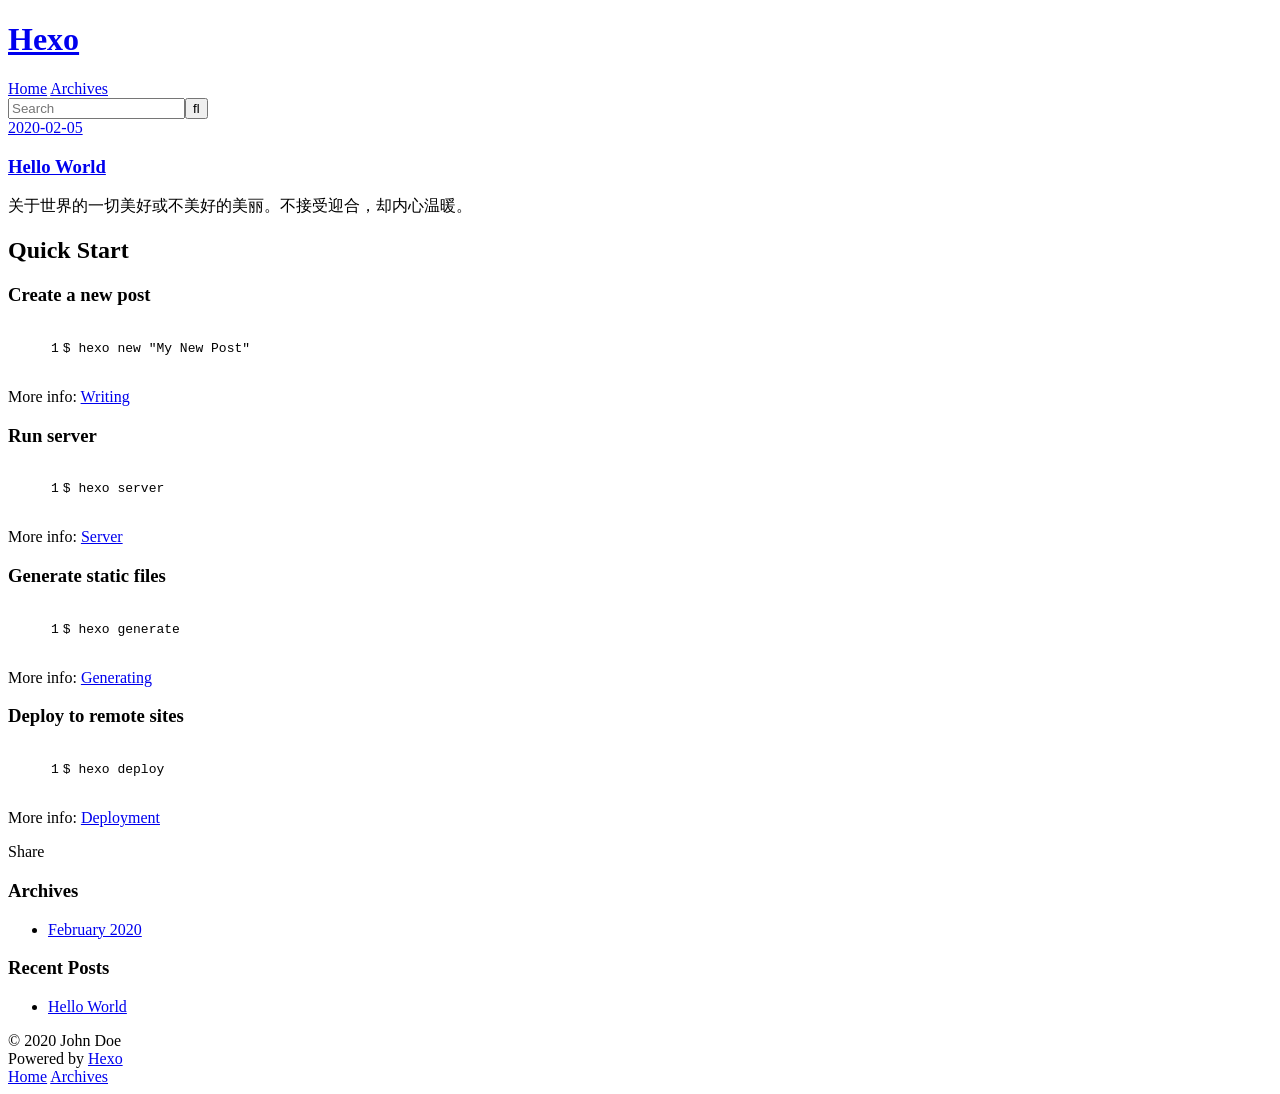
==== index.html @ 0b6c8e27 "Site updated: 2020-02-05 17:40:12" ====
<!DOCTYPE html>
<html>
<head>
  <meta charset="utf-8">
  

  
  <title>Hexo</title>
  <meta name="viewport" content="width=device-width, initial-scale=1, maximum-scale=1">
  <meta property="og:type" content="website">
<meta property="og:title" content="Hexo">
<meta property="og:url" content="http://yoursite.com/index.html">
<meta property="og:site_name" content="Hexo">
<meta property="og:locale" content="en_US">
<meta property="article:author" content="John Doe">
<meta name="twitter:card" content="summary">
  
    <link rel="alternate" href="/atom.xml" title="Hexo" type="application/atom+xml">
  
  
    <link rel="icon" href="/favicon.png">
  
  
    <link href="//fonts.googleapis.com/css?family=Source+Code+Pro" rel="stylesheet" type="text/css">
  
  
<link rel="stylesheet" href="/css/style.css">

<meta name="generator" content="Hexo 4.2.0"></head>

<body>
  <div id="container">
    <div id="wrap">
      <header id="header">
  <div id="banner"></div>
  <div id="header-outer" class="outer">
    <div id="header-title" class="inner">
      <h1 id="logo-wrap">
        <a href="/" id="logo">Hexo</a>
      </h1>
      
    </div>
    <div id="header-inner" class="inner">
      <nav id="main-nav">
        <a id="main-nav-toggle" class="nav-icon"></a>
        
          <a class="main-nav-link" href="/">Home</a>
        
          <a class="main-nav-link" href="/archives">Archives</a>
        
      </nav>
      <nav id="sub-nav">
        
          <a id="nav-rss-link" class="nav-icon" href="/atom.xml" title="RSS Feed"></a>
        
        <a id="nav-search-btn" class="nav-icon" title="Search"></a>
      </nav>
      <div id="search-form-wrap">
        <form action="//google.com/search" method="get" accept-charset="UTF-8" class="search-form"><input type="search" name="q" class="search-form-input" placeholder="Search"><button type="submit" class="search-form-submit">&#xF002;</button><input type="hidden" name="sitesearch" value="http://yoursite.com"></form>
      </div>
    </div>
  </div>
</header>
      <div class="outer">
        <section id="main">
  
    <article id="post-hello-world" class="article article-type-post" itemscope itemprop="blogPost">
  <div class="article-meta">
    <a href="/2020/02/05/hello-world/" class="article-date">
  <time datetime="2020-02-05T09:27:51.643Z" itemprop="datePublished">2020-02-05</time>
</a>
    
  </div>
  <div class="article-inner">
    
    
      <header class="article-header">
        
  
    <h1 itemprop="name">
      <a class="article-title" href="/2020/02/05/hello-world/">Hello World</a>
    </h1>
  

      </header>
    
    <div class="article-entry" itemprop="articleBody">
      
        <p>关于世界的一切美好或不美好的美丽。不接受迎合，却内心温暖。</p>
<h2 id="Quick-Start"><a href="#Quick-Start" class="headerlink" title="Quick Start"></a>Quick Start</h2><h3 id="Create-a-new-post"><a href="#Create-a-new-post" class="headerlink" title="Create a new post"></a>Create a new post</h3><figure class="highlight bash"><table><tr><td class="gutter"><pre><span class="line">1</span><br></pre></td><td class="code"><pre><span class="line">$ hexo new <span class="string">"My New Post"</span></span><br></pre></td></tr></table></figure>

<p>More info: <a href="https://hexo.io/docs/writing.html" target="_blank" rel="noopener">Writing</a></p>
<h3 id="Run-server"><a href="#Run-server" class="headerlink" title="Run server"></a>Run server</h3><figure class="highlight bash"><table><tr><td class="gutter"><pre><span class="line">1</span><br></pre></td><td class="code"><pre><span class="line">$ hexo server</span><br></pre></td></tr></table></figure>

<p>More info: <a href="https://hexo.io/docs/server.html" target="_blank" rel="noopener">Server</a></p>
<h3 id="Generate-static-files"><a href="#Generate-static-files" class="headerlink" title="Generate static files"></a>Generate static files</h3><figure class="highlight bash"><table><tr><td class="gutter"><pre><span class="line">1</span><br></pre></td><td class="code"><pre><span class="line">$ hexo generate</span><br></pre></td></tr></table></figure>

<p>More info: <a href="https://hexo.io/docs/generating.html" target="_blank" rel="noopener">Generating</a></p>
<h3 id="Deploy-to-remote-sites"><a href="#Deploy-to-remote-sites" class="headerlink" title="Deploy to remote sites"></a>Deploy to remote sites</h3><figure class="highlight bash"><table><tr><td class="gutter"><pre><span class="line">1</span><br></pre></td><td class="code"><pre><span class="line">$ hexo deploy</span><br></pre></td></tr></table></figure>

<p>More info: <a href="https://hexo.io/docs/one-command-deployment.html" target="_blank" rel="noopener">Deployment</a></p>

      
    </div>
    <footer class="article-footer">
      <a data-url="http://yoursite.com/2020/02/05/hello-world/" data-id="ck6946i3v0000ze9vbalih4xs" class="article-share-link">Share</a>
      
      
    </footer>
  </div>
  
</article>


  


</section>
        
          <aside id="sidebar">
  
    

  
    

  
    
  
    
  <div class="widget-wrap">
    <h3 class="widget-title">Archives</h3>
    <div class="widget">
      <ul class="archive-list"><li class="archive-list-item"><a class="archive-list-link" href="/archives/2020/02/">February 2020</a></li></ul>
    </div>
  </div>


  
    
  <div class="widget-wrap">
    <h3 class="widget-title">Recent Posts</h3>
    <div class="widget">
      <ul>
        
          <li>
            <a href="/2020/02/05/hello-world/">Hello World</a>
          </li>
        
      </ul>
    </div>
  </div>

  
</aside>
        
      </div>
      <footer id="footer">
  
  <div class="outer">
    <div id="footer-info" class="inner">
      &copy; 2020 John Doe<br>
      Powered by <a href="http://hexo.io/" target="_blank">Hexo</a>
    </div>
  </div>
</footer>
    </div>
    <nav id="mobile-nav">
  
    <a href="/" class="mobile-nav-link">Home</a>
  
    <a href="/archives" class="mobile-nav-link">Archives</a>
  
</nav>
    

<script src="//ajax.googleapis.com/ajax/libs/jquery/2.0.3/jquery.min.js"></script>


  
<link rel="stylesheet" href="/fancybox/jquery.fancybox.css">

  
<script src="/fancybox/jquery.fancybox.pack.js"></script>




<script src="/js/script.js"></script>




  </div>
</body>
</html>
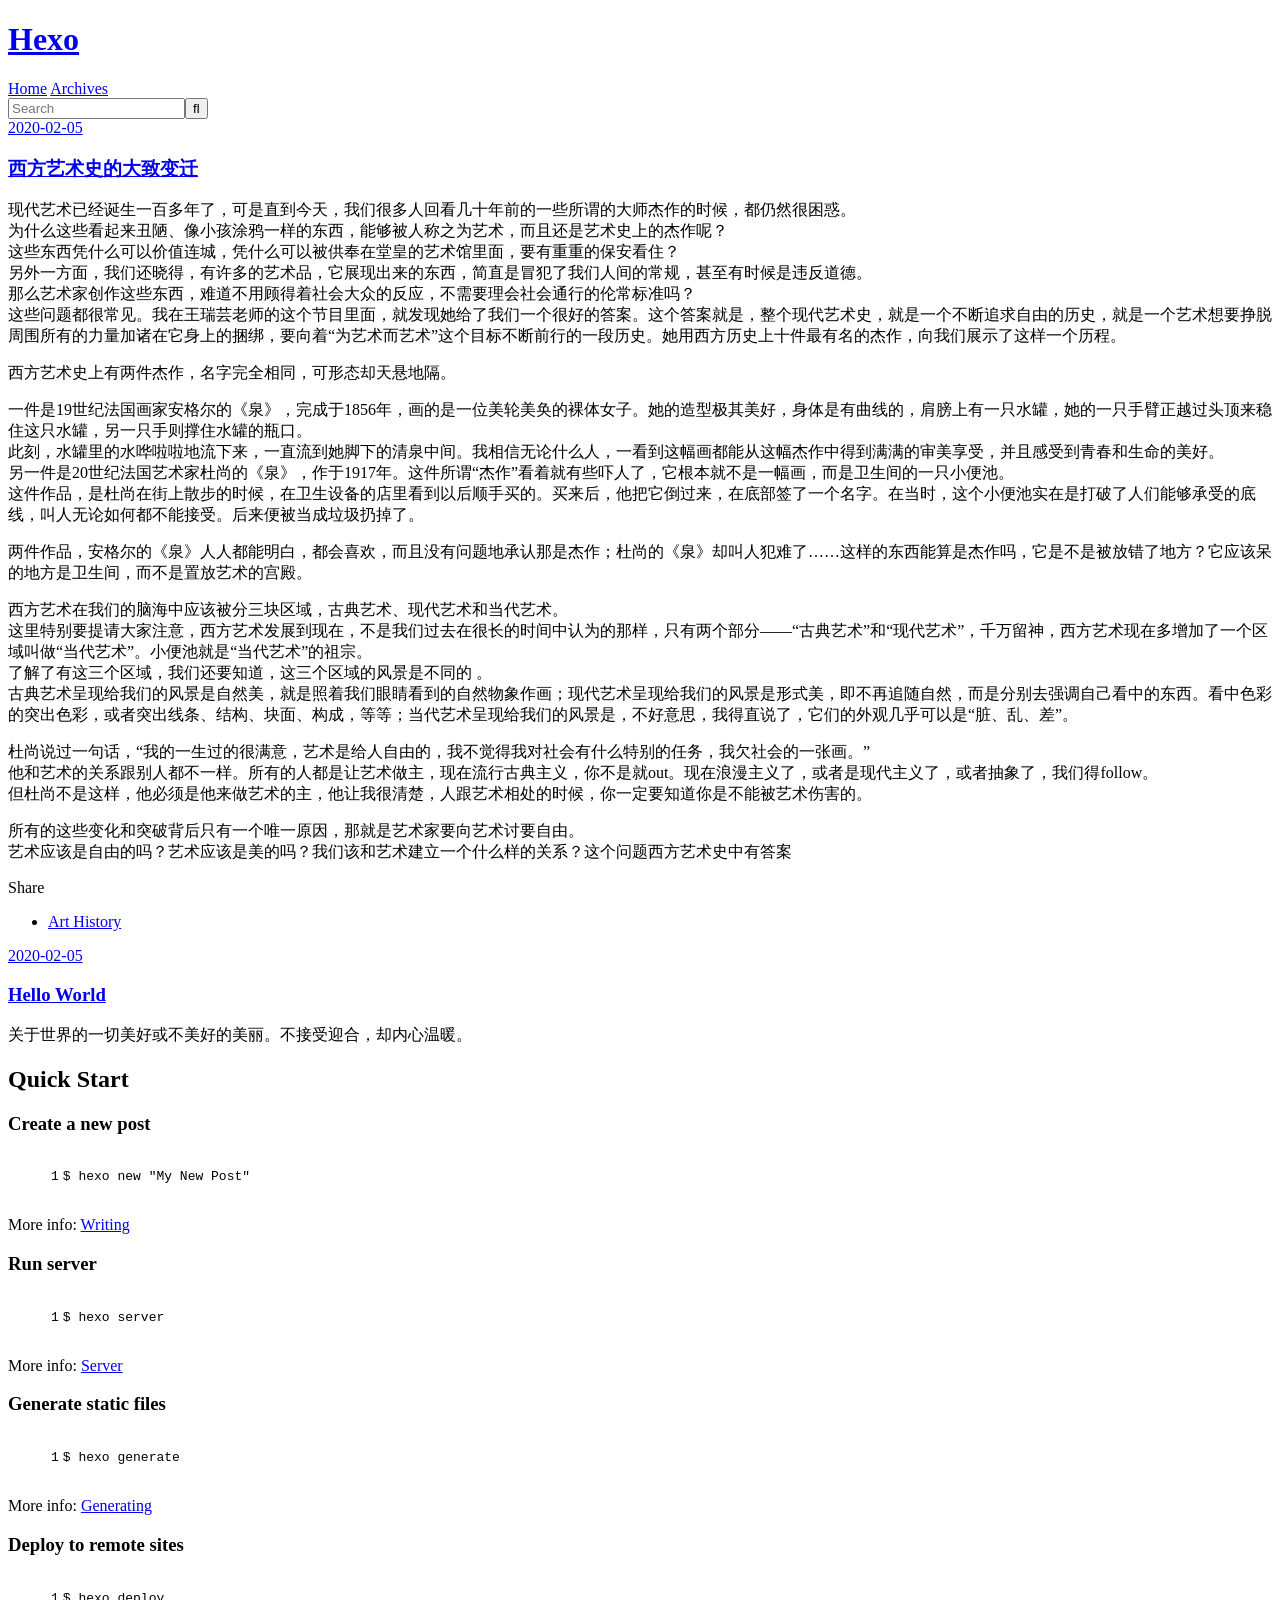
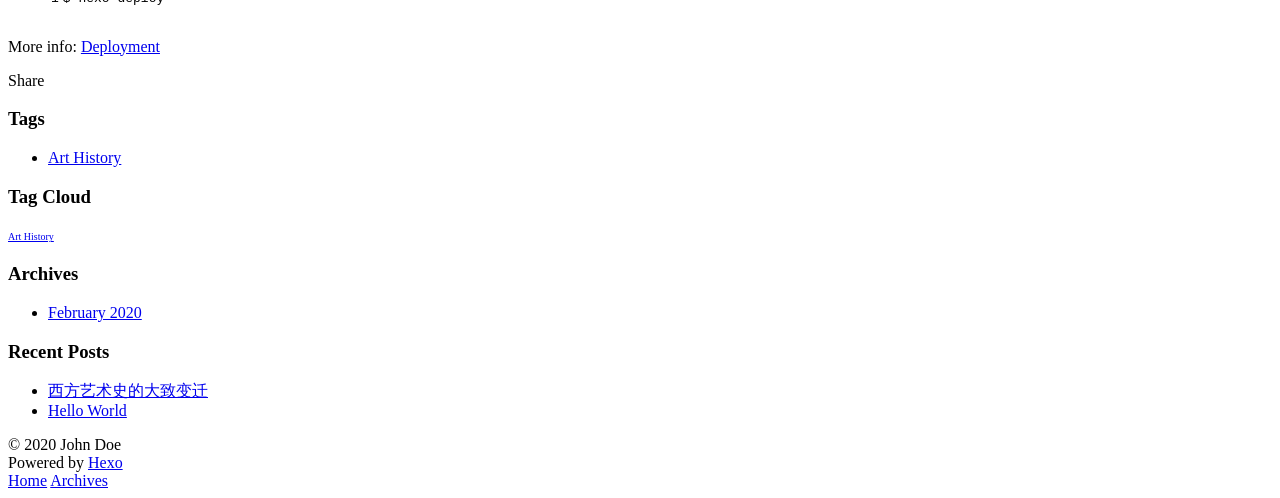
==== commit 9a24e411: "Site updated: 2020-02-05 18:12:03" ====
--- a/index.html
+++ b/index.html
@@ -64,6 +64,51 @@
       <div class="outer">
         <section id="main">
   
+    <article id="post-西方艺术史的大致变迁" class="article article-type-post" itemscope itemprop="blogPost">
+  <div class="article-meta">
+    <a href="/2020/02/05/%E8%A5%BF%E6%96%B9%E8%89%BA%E6%9C%AF%E5%8F%B2%E7%9A%84%E5%A4%A7%E8%87%B4%E5%8F%98%E8%BF%81/" class="article-date">
+  <time datetime="2020-02-05T09:46:42.000Z" itemprop="datePublished">2020-02-05</time>
+</a>
+    
+  </div>
+  <div class="article-inner">
+    
+    
+      <header class="article-header">
+        
+  
+    <h1 itemprop="name">
+      <a class="article-title" href="/2020/02/05/%E8%A5%BF%E6%96%B9%E8%89%BA%E6%9C%AF%E5%8F%B2%E7%9A%84%E5%A4%A7%E8%87%B4%E5%8F%98%E8%BF%81/">西方艺术史的大致变迁</a>
+    </h1>
+  
+
+      </header>
+    
+    <div class="article-entry" itemprop="articleBody">
+      
+        <p>现代艺术已经诞生一百多年了，可是直到今天，我们很多人回看几十年前的一些所谓的大师杰作的时候，都仍然很困惑。<br>为什么这些看起来丑陋、像小孩涂鸦一样的东西，能够被人称之为艺术，而且还是艺术史上的杰作呢？<br>这些东西凭什么可以价值连城，凭什么可以被供奉在堂皇的艺术馆里面，要有重重的保安看住？<br>另外一方面，我们还晓得，有许多的艺术品，它展现出来的东西，简直是冒犯了我们人间的常规，甚至有时候是违反道德。<br>那么艺术家创作这些东西，难道不用顾得着社会大众的反应，不需要理会社会通行的伦常标准吗？<br>这些问题都很常见。我在王瑞芸老师的这个节目里面，就发现她给了我们一个很好的答案。这个答案就是，整个现代艺术史，就是一个不断追求自由的历史，就是一个艺术想要挣脱周围所有的力量加诸在它身上的捆绑，要向着“为艺术而艺术”这个目标不断前行的一段历史。她用西方历史上十件最有名的杰作，向我们展示了这样一个历程。</p>
+<p>西方艺术史上有两件杰作，名字完全相同，可形态却天悬地隔。</p>
+<p>一件是19世纪法国画家安格尔的《泉》，完成于1856年，画的是一位美轮美奂的裸体女子。她的造型极其美好，身体是有曲线的，肩膀上有一只水罐，她的一只手臂正越过头顶来稳住这只水罐，另一只手则撑住水罐的瓶口。<br>此刻，水罐里的水哗啦啦地流下来，一直流到她脚下的清泉中间。我相信无论什么人，一看到这幅画都能从这幅杰作中得到满满的审美享受，并且感受到青春和生命的美好。<br>￼另一件是20世纪法国艺术家杜尚的《泉》，作于1917年。这件所谓“杰作”看着就有些吓人了，它根本就不是一幅画，而是卫生间的一只小便池。<br>这件作品，是杜尚在街上散步的时候，在卫生设备的店里看到以后顺手买的。买来后，他把它倒过来，在底部签了一个名字。在当时，这个小便池实在是打破了人们能够承受的底线，叫人无论如何都不能接受。后来便被当成垃圾扔掉了。</p>
+<p>两件作品，安格尔的《泉》人人都能明白，都会喜欢，而且没有问题地承认那是杰作；杜尚的《泉》却叫人犯难了……这样的东西能算是杰作吗，它是不是被放错了地方？它应该呆的地方是卫生间，而不是置放艺术的宫殿。</p>
+<p>西方艺术在我们的脑海中应该被分三块区域，古典艺术、现代艺术和当代艺术。<br>这里特别要提请大家注意，西方艺术发展到现在，不是我们过去在很长的时间中认为的那样，只有两个部分——“古典艺术”和“现代艺术”，千万留神，西方艺术现在多增加了一个区域叫做“当代艺术”。小便池就是“当代艺术”的祖宗。<br>了解了有这三个区域，我们还要知道，这三个区域的风景是不同的 。<br>古典艺术呈现给我们的风景是自然美，就是照着我们眼睛看到的自然物象作画；现代艺术呈现给我们的风景是形式美，即不再追随自然，而是分别去强调自己看中的东西。看中色彩的突出色彩，或者突出线条、结构、块面、构成，等等；当代艺术呈现给我们的风景是，不好意思，我得直说了，它们的外观几乎可以是“脏、乱、差”。</p>
+<p>杜尚说过一句话，“我的一生过的很满意，艺术是给人自由的，我不觉得我对社会有什么特别的任务，我欠社会的一张画。”<br>他和艺术的关系跟别人都不一样。所有的人都是让艺术做主，现在流行古典主义，你不是就out。现在浪漫主义了，或者是现代主义了，或者抽象了，我们得follow。<br>但杜尚不是这样，他必须是他来做艺术的主，他让我很清楚，人跟艺术相处的时候，你一定要知道你是不能被艺术伤害的。</p>
+<p>所有的这些变化和突破背后只有一个唯一原因，那就是艺术家要向艺术讨要自由。<br>艺术应该是自由的吗？艺术应该是美的吗？我们该和艺术建立一个什么样的关系？这个问题西方艺术史中有答案</p>
+
+      
+    </div>
+    <footer class="article-footer">
+      <a data-url="http://yoursite.com/2020/02/05/%E8%A5%BF%E6%96%B9%E8%89%BA%E6%9C%AF%E5%8F%B2%E7%9A%84%E5%A4%A7%E8%87%B4%E5%8F%98%E8%BF%81/" data-id="ck695hgqt00001z9vewdz6onn" class="article-share-link">Share</a>
+      
+      
+  <ul class="article-tag-list" itemprop="keywords"><li class="article-tag-list-item"><a class="article-tag-list-link" href="/tags/Art-History/" rel="tag">Art History</a></li></ul>
+
+    </footer>
+  </div>
+  
+</article>
+
+
+  
     <article id="post-hello-world" class="article article-type-post" itemscope itemprop="blogPost">
   <div class="article-meta">
     <a href="/2020/02/05/hello-world/" class="article-date">
@@ -123,9 +168,23 @@
 
   
     
-
-  
-    
+  <div class="widget-wrap">
+    <h3 class="widget-title">Tags</h3>
+    <div class="widget">
+      <ul class="tag-list" itemprop="keywords"><li class="tag-list-item"><a class="tag-list-link" href="/tags/Art-History/" rel="tag">Art History</a></li></ul>
+    </div>
+  </div>
+
+
+  
+    
+  <div class="widget-wrap">
+    <h3 class="widget-title">Tag Cloud</h3>
+    <div class="widget tagcloud">
+      <a href="/tags/Art-History/" style="font-size: 10px;">Art History</a>
+    </div>
+  </div>
+
   
     
   <div class="widget-wrap">
@@ -142,6 +201,10 @@
     <h3 class="widget-title">Recent Posts</h3>
     <div class="widget">
       <ul>
+        
+          <li>
+            <a href="/2020/02/05/%E8%A5%BF%E6%96%B9%E8%89%BA%E6%9C%AF%E5%8F%B2%E7%9A%84%E5%A4%A7%E8%87%B4%E5%8F%98%E8%BF%81/">西方艺术史的大致变迁</a>
+          </li>
         
           <li>
             <a href="/2020/02/05/hello-world/">Hello World</a>
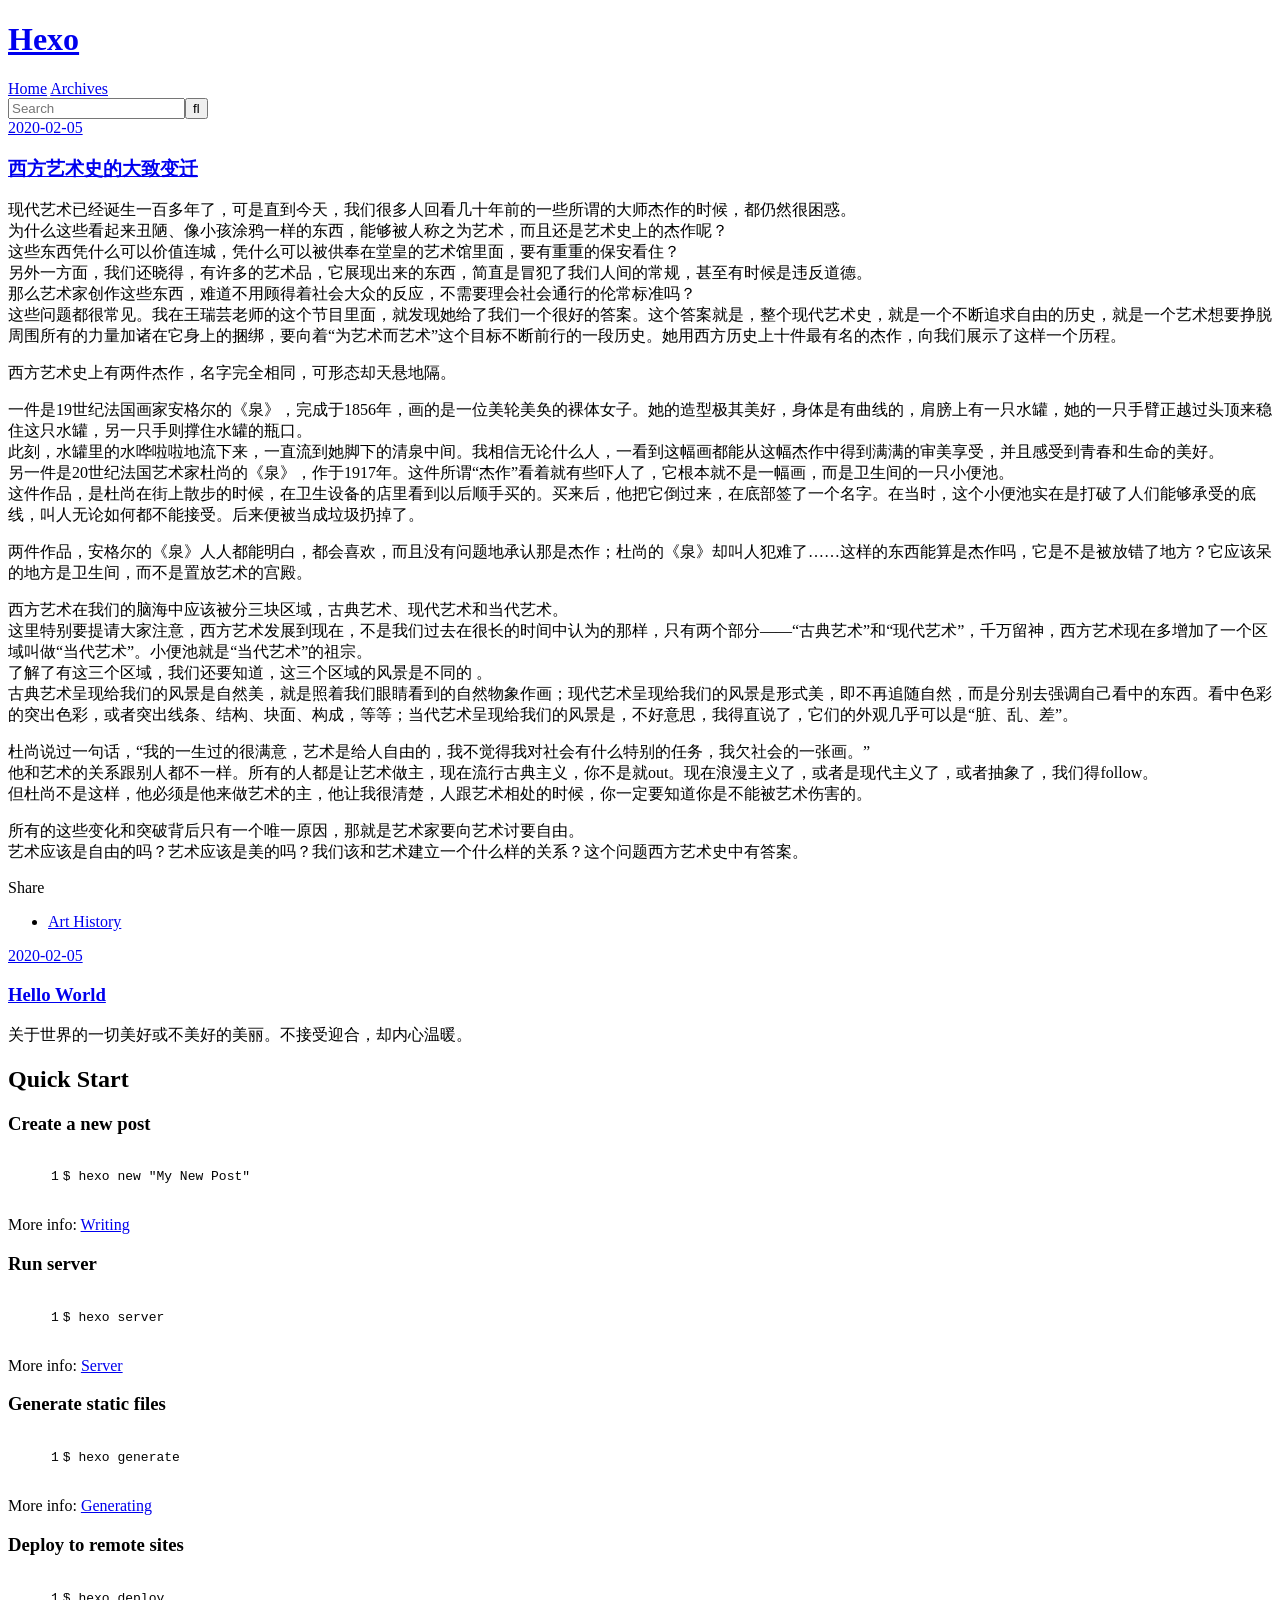
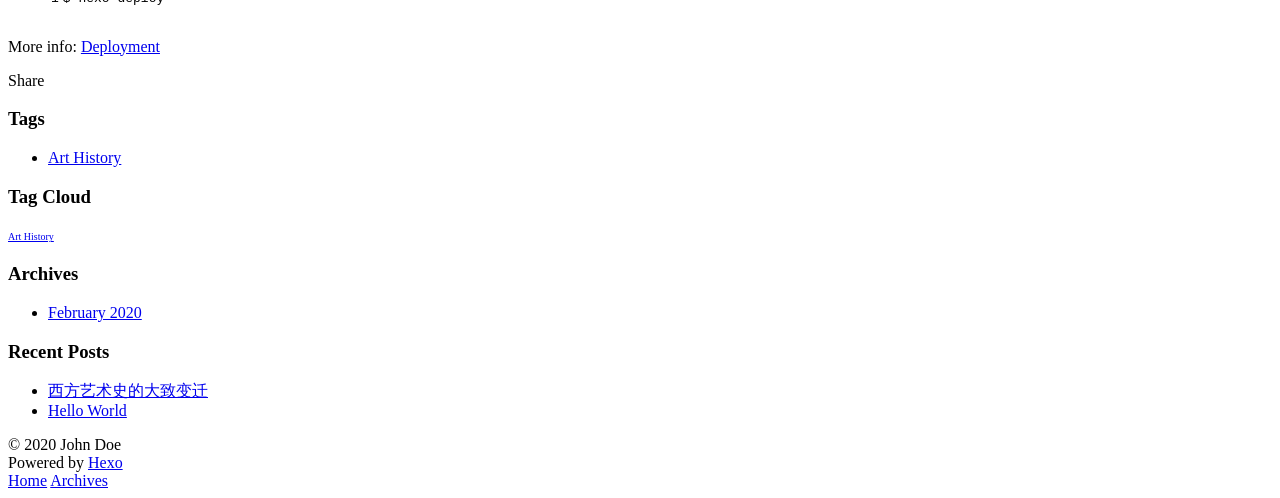
==== commit 6dcbdbff: "Site updated: 2020-02-05 18:17:22" ====
--- a/index.html
+++ b/index.html
@@ -92,7 +92,7 @@
 <p>两件作品，安格尔的《泉》人人都能明白，都会喜欢，而且没有问题地承认那是杰作；杜尚的《泉》却叫人犯难了……这样的东西能算是杰作吗，它是不是被放错了地方？它应该呆的地方是卫生间，而不是置放艺术的宫殿。</p>
 <p>西方艺术在我们的脑海中应该被分三块区域，古典艺术、现代艺术和当代艺术。<br>这里特别要提请大家注意，西方艺术发展到现在，不是我们过去在很长的时间中认为的那样，只有两个部分——“古典艺术”和“现代艺术”，千万留神，西方艺术现在多增加了一个区域叫做“当代艺术”。小便池就是“当代艺术”的祖宗。<br>了解了有这三个区域，我们还要知道，这三个区域的风景是不同的 。<br>古典艺术呈现给我们的风景是自然美，就是照着我们眼睛看到的自然物象作画；现代艺术呈现给我们的风景是形式美，即不再追随自然，而是分别去强调自己看中的东西。看中色彩的突出色彩，或者突出线条、结构、块面、构成，等等；当代艺术呈现给我们的风景是，不好意思，我得直说了，它们的外观几乎可以是“脏、乱、差”。</p>
 <p>杜尚说过一句话，“我的一生过的很满意，艺术是给人自由的，我不觉得我对社会有什么特别的任务，我欠社会的一张画。”<br>他和艺术的关系跟别人都不一样。所有的人都是让艺术做主，现在流行古典主义，你不是就out。现在浪漫主义了，或者是现代主义了，或者抽象了，我们得follow。<br>但杜尚不是这样，他必须是他来做艺术的主，他让我很清楚，人跟艺术相处的时候，你一定要知道你是不能被艺术伤害的。</p>
-<p>所有的这些变化和突破背后只有一个唯一原因，那就是艺术家要向艺术讨要自由。<br>艺术应该是自由的吗？艺术应该是美的吗？我们该和艺术建立一个什么样的关系？这个问题西方艺术史中有答案</p>
+<p>所有的这些变化和突破背后只有一个唯一原因，那就是艺术家要向艺术讨要自由。<br>艺术应该是自由的吗？艺术应该是美的吗？我们该和艺术建立一个什么样的关系？这个问题西方艺术史中有答案。</p>
 
       
     </div>
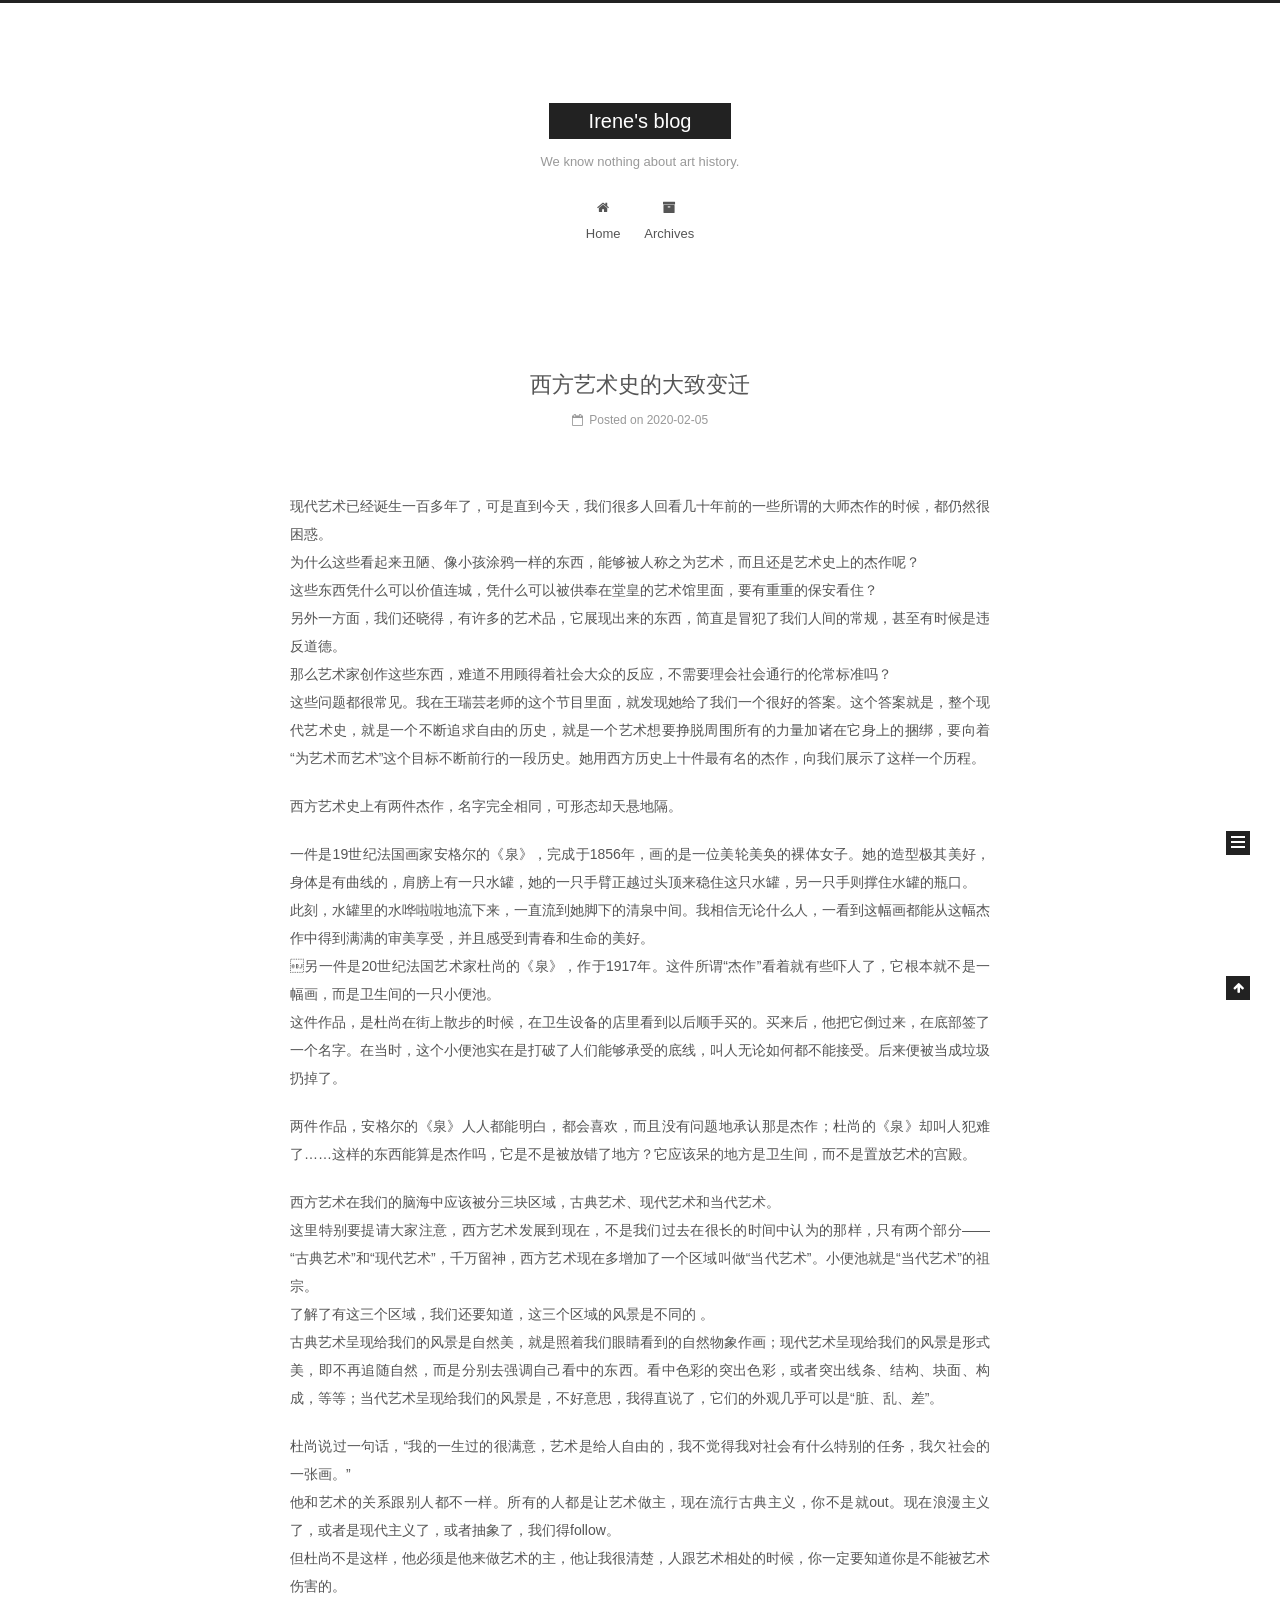
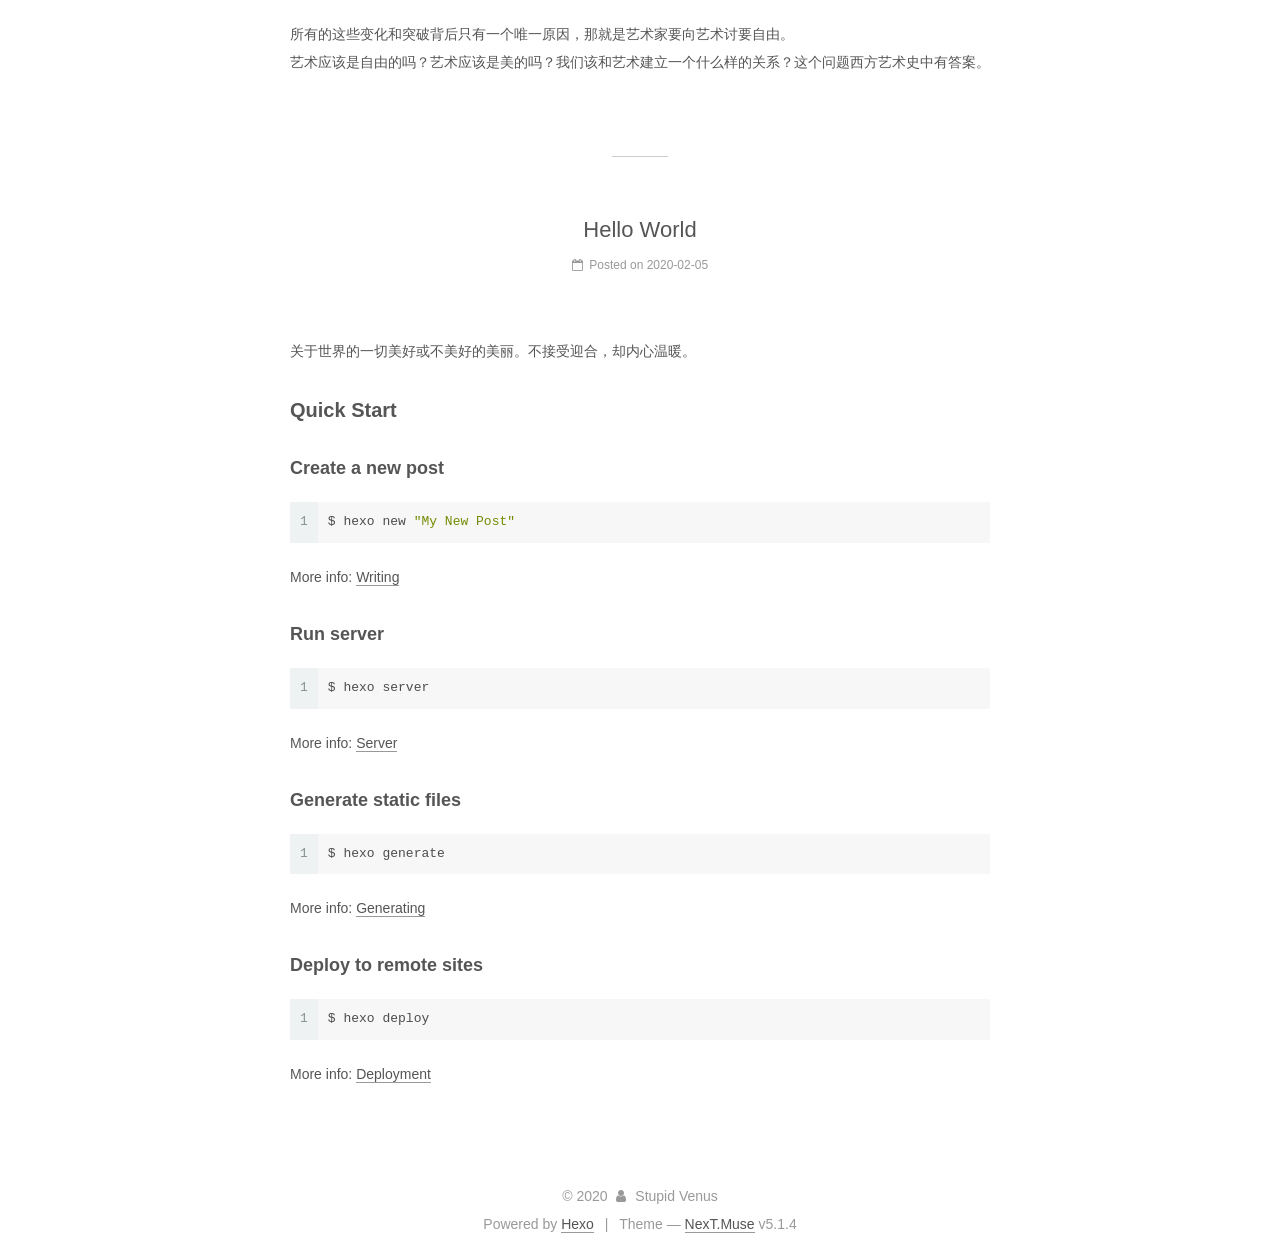
==== commit 764b7df9: "Site updated: 2020-02-06 14:05:04" ====
--- a/index.html
+++ b/index.html
@@ -1,92 +1,310 @@
 <!DOCTYPE html>
-<html>
+
+
+
+  
+
+
+<html class="theme-next muse use-motion" lang="zh-CN">
 <head>
-  <meta charset="utf-8">
-  
-
-  
-  <title>Hexo</title>
-  <meta name="viewport" content="width=device-width, initial-scale=1, maximum-scale=1">
-  <meta property="og:type" content="website">
-<meta property="og:title" content="Hexo">
+  <meta charset="UTF-8"/>
+<meta http-equiv="X-UA-Compatible" content="IE=edge" />
+<meta name="viewport" content="width=device-width, initial-scale=1, maximum-scale=1"/>
+<meta name="theme-color" content="#222">
+
+
+
+
+
+
+
+
+
+<meta http-equiv="Cache-Control" content="no-transform" />
+<meta http-equiv="Cache-Control" content="no-siteapp" />
+
+
+
+
+
+
+
+
+
+
+
+
+
+
+
+
+  
+  
+  <link href="/lib/fancybox/source/jquery.fancybox.css?v=2.1.5" rel="stylesheet" type="text/css" />
+
+
+
+
+
+
+
+<link href="/lib/font-awesome/css/font-awesome.min.css?v=4.6.2" rel="stylesheet" type="text/css" />
+
+<link href="/css/main.css?v=5.1.4" rel="stylesheet" type="text/css" />
+
+
+  <link rel="apple-touch-icon" sizes="180x180" href="/images/apple-touch-icon-next.png?v=5.1.4">
+
+
+  <link rel="icon" type="image/png" sizes="32x32" href="/images/favicon-32x32-next.png?v=5.1.4">
+
+
+  <link rel="icon" type="image/png" sizes="16x16" href="/images/favicon-16x16-next.png?v=5.1.4">
+
+
+  <link rel="mask-icon" href="/images/logo.svg?v=5.1.4" color="#222">
+
+
+
+
+
+  <meta name="keywords" content="Hexo, NexT" />
+
+
+
+
+
+
+
+
+
+
+<meta name="description" content="“You think we should sacrifice everything for art, but we can&#39;t.”">
+<meta property="og:type" content="website">
+<meta property="og:title" content="Irene&#39;s blog">
 <meta property="og:url" content="http://yoursite.com/index.html">
-<meta property="og:site_name" content="Hexo">
-<meta property="og:locale" content="en_US">
-<meta property="article:author" content="John Doe">
+<meta property="og:site_name" content="Irene&#39;s blog">
+<meta property="og:description" content="“You think we should sacrifice everything for art, but we can&#39;t.”">
+<meta property="og:locale" content="zh_CN">
+<meta property="article:author" content="Stupid Venus">
+<meta property="article:tag" content="art history">
+<meta property="article:tag" content="art">
 <meta name="twitter:card" content="summary">
-  
-    <link rel="alternate" href="/atom.xml" title="Hexo" type="application/atom+xml">
-  
-  
-    <link rel="icon" href="/favicon.png">
-  
-  
-    <link href="//fonts.googleapis.com/css?family=Source+Code+Pro" rel="stylesheet" type="text/css">
-  
-  
-<link rel="stylesheet" href="/css/style.css">
+
+
+
+<script type="text/javascript" id="hexo.configurations">
+  var NexT = window.NexT || {};
+  var CONFIG = {
+    root: '/',
+    scheme: 'Muse',
+    version: '5.1.4',
+    sidebar: {"position":"left","display":"post","offset":12,"b2t":false,"scrollpercent":false,"onmobile":false},
+    fancybox: true,
+    tabs: true,
+    motion: {"enable":true,"async":false,"transition":{"post_block":"fadeIn","post_header":"slideDownIn","post_body":"slideDownIn","coll_header":"slideLeftIn","sidebar":"slideUpIn"}},
+    duoshuo: {
+      userId: '0',
+      author: 'Author'
+    },
+    algolia: {
+      applicationID: '',
+      apiKey: '',
+      indexName: '',
+      hits: {"per_page":10},
+      labels: {"input_placeholder":"Search for Posts","hits_empty":"We didn't find any results for the search: ${query}","hits_stats":"${hits} results found in ${time} ms"}
+    }
+  };
+</script>
+
+
+
+  <link rel="canonical" href="http://yoursite.com/"/>
+
+
+
+
+
+  <title>Irene's blog</title>
+  
+
+
+
+
+
+
+
 
 <meta name="generator" content="Hexo 4.2.0"></head>
 
-<body>
-  <div id="container">
-    <div id="wrap">
-      <header id="header">
-  <div id="banner"></div>
-  <div id="header-outer" class="outer">
-    <div id="header-title" class="inner">
-      <h1 id="logo-wrap">
-        <a href="/" id="logo">Hexo</a>
-      </h1>
-      
+<body itemscope itemtype="http://schema.org/WebPage" lang="zh-CN">
+
+  
+  
+    
+  
+
+  <div class="container sidebar-position-left 
+  page-home">
+    <div class="headband"></div>
+
+    <header id="header" class="header" itemscope itemtype="http://schema.org/WPHeader">
+      <div class="header-inner"><div class="site-brand-wrapper">
+  <div class="site-meta ">
+    
+
+    <div class="custom-logo-site-title">
+      <a href="/"  class="brand" rel="start">
+        <span class="logo-line-before"><i></i></span>
+        <span class="site-title">Irene's blog</span>
+        <span class="logo-line-after"><i></i></span>
+      </a>
     </div>
-    <div id="header-inner" class="inner">
-      <nav id="main-nav">
-        <a id="main-nav-toggle" class="nav-icon"></a>
-        
-          <a class="main-nav-link" href="/">Home</a>
-        
-          <a class="main-nav-link" href="/archives">Archives</a>
-        
-      </nav>
-      <nav id="sub-nav">
-        
-          <a id="nav-rss-link" class="nav-icon" href="/atom.xml" title="RSS Feed"></a>
-        
-        <a id="nav-search-btn" class="nav-icon" title="Search"></a>
-      </nav>
-      <div id="search-form-wrap">
-        <form action="//google.com/search" method="get" accept-charset="UTF-8" class="search-form"><input type="search" name="q" class="search-form-input" placeholder="Search"><button type="submit" class="search-form-submit">&#xF002;</button><input type="hidden" name="sitesearch" value="http://yoursite.com"></form>
-      </div>
-    </div>
+      
+        <p class="site-subtitle">We know nothing about art history.</p>
+      
   </div>
-</header>
-      <div class="outer">
-        <section id="main">
-  
-    <article id="post-西方艺术史的大致变迁" class="article article-type-post" itemscope itemprop="blogPost">
-  <div class="article-meta">
-    <a href="/2020/02/05/%E8%A5%BF%E6%96%B9%E8%89%BA%E6%9C%AF%E5%8F%B2%E7%9A%84%E5%A4%A7%E8%87%B4%E5%8F%98%E8%BF%81/" class="article-date">
-  <time datetime="2020-02-05T09:46:42.000Z" itemprop="datePublished">2020-02-05</time>
-</a>
-    
+
+  <div class="site-nav-toggle">
+    <button>
+      <span class="btn-bar"></span>
+      <span class="btn-bar"></span>
+      <span class="btn-bar"></span>
+    </button>
   </div>
-  <div class="article-inner">
-    
-    
-      <header class="article-header">
-        
-  
-    <h1 itemprop="name">
-      <a class="article-title" href="/2020/02/05/%E8%A5%BF%E6%96%B9%E8%89%BA%E6%9C%AF%E5%8F%B2%E7%9A%84%E5%A4%A7%E8%87%B4%E5%8F%98%E8%BF%81/">西方艺术史的大致变迁</a>
-    </h1>
-  
-
+</div>
+
+<nav class="site-nav">
+  
+
+  
+    <ul id="menu" class="menu">
+      
+        
+        <li class="menu-item menu-item-home">
+          <a href="/%20" rel="section">
+            
+              <i class="menu-item-icon fa fa-fw fa-home"></i> <br />
+            
+            Home
+          </a>
+        </li>
+      
+        
+        <li class="menu-item menu-item-archives">
+          <a href="/archives/%20" rel="section">
+            
+              <i class="menu-item-icon fa fa-fw fa-archive"></i> <br />
+            
+            Archives
+          </a>
+        </li>
+      
+
+      
+    </ul>
+  
+
+  
+</nav>
+
+
+
+ </div>
+    </header>
+
+    <main id="main" class="main">
+      <div class="main-inner">
+        <div class="content-wrap">
+          <div id="content" class="content">
+            
+  <section id="posts" class="posts-expand">
+    
+      
+
+  
+
+  
+  
+  
+
+  <article class="post post-type-normal" itemscope itemtype="http://schema.org/Article">
+  
+  
+  
+  <div class="post-block">
+    <link itemprop="mainEntityOfPage" href="http://yoursite.com/2020/02/05/%E8%A5%BF%E6%96%B9%E8%89%BA%E6%9C%AF%E5%8F%B2%E7%9A%84%E5%A4%A7%E8%87%B4%E5%8F%98%E8%BF%81/">
+
+    <span hidden itemprop="author" itemscope itemtype="http://schema.org/Person">
+      <meta itemprop="name" content="Stupid Venus">
+      <meta itemprop="description" content="">
+      <meta itemprop="image" content="/images/avatar.gif">
+    </span>
+
+    <span hidden itemprop="publisher" itemscope itemtype="http://schema.org/Organization">
+      <meta itemprop="name" content="Irene's blog">
+    </span>
+
+    
+      <header class="post-header">
+
+        
+        
+          <h1 class="post-title" itemprop="name headline">
+                
+                <a class="post-title-link" href="/2020/02/05/%E8%A5%BF%E6%96%B9%E8%89%BA%E6%9C%AF%E5%8F%B2%E7%9A%84%E5%A4%A7%E8%87%B4%E5%8F%98%E8%BF%81/" itemprop="url">西方艺术史的大致变迁</a></h1>
+        
+
+        <div class="post-meta">
+          <span class="post-time">
+            
+              <span class="post-meta-item-icon">
+                <i class="fa fa-calendar-o"></i>
+              </span>
+              
+                <span class="post-meta-item-text">Posted on</span>
+              
+              <time title="Post created" itemprop="dateCreated datePublished" datetime="2020-02-05T17:46:42+08:00">
+                2020-02-05
+              </time>
+            
+
+            
+
+            
+          </span>
+
+          
+
+          
+            
+          
+
+          
+          
+
+          
+
+          
+
+          
+
+        </div>
       </header>
     
-    <div class="article-entry" itemprop="articleBody">
-      
-        <p>现代艺术已经诞生一百多年了，可是直到今天，我们很多人回看几十年前的一些所谓的大师杰作的时候，都仍然很困惑。<br>为什么这些看起来丑陋、像小孩涂鸦一样的东西，能够被人称之为艺术，而且还是艺术史上的杰作呢？<br>这些东西凭什么可以价值连城，凭什么可以被供奉在堂皇的艺术馆里面，要有重重的保安看住？<br>另外一方面，我们还晓得，有许多的艺术品，它展现出来的东西，简直是冒犯了我们人间的常规，甚至有时候是违反道德。<br>那么艺术家创作这些东西，难道不用顾得着社会大众的反应，不需要理会社会通行的伦常标准吗？<br>这些问题都很常见。我在王瑞芸老师的这个节目里面，就发现她给了我们一个很好的答案。这个答案就是，整个现代艺术史，就是一个不断追求自由的历史，就是一个艺术想要挣脱周围所有的力量加诸在它身上的捆绑，要向着“为艺术而艺术”这个目标不断前行的一段历史。她用西方历史上十件最有名的杰作，向我们展示了这样一个历程。</p>
+
+    
+    
+    
+    <div class="post-body" itemprop="articleBody">
+
+      
+      
+
+      
+        
+          
+            <p>现代艺术已经诞生一百多年了，可是直到今天，我们很多人回看几十年前的一些所谓的大师杰作的时候，都仍然很困惑。<br>为什么这些看起来丑陋、像小孩涂鸦一样的东西，能够被人称之为艺术，而且还是艺术史上的杰作呢？<br>这些东西凭什么可以价值连城，凭什么可以被供奉在堂皇的艺术馆里面，要有重重的保安看住？<br>另外一方面，我们还晓得，有许多的艺术品，它展现出来的东西，简直是冒犯了我们人间的常规，甚至有时候是违反道德。<br>那么艺术家创作这些东西，难道不用顾得着社会大众的反应，不需要理会社会通行的伦常标准吗？<br>这些问题都很常见。我在王瑞芸老师的这个节目里面，就发现她给了我们一个很好的答案。这个答案就是，整个现代艺术史，就是一个不断追求自由的历史，就是一个艺术想要挣脱周围所有的力量加诸在它身上的捆绑，要向着“为艺术而艺术”这个目标不断前行的一段历史。她用西方历史上十件最有名的杰作，向我们展示了这样一个历程。</p>
 <p>西方艺术史上有两件杰作，名字完全相同，可形态却天悬地隔。</p>
 <p>一件是19世纪法国画家安格尔的《泉》，完成于1856年，画的是一位美轮美奂的裸体女子。她的造型极其美好，身体是有曲线的，肩膀上有一只水罐，她的一只手臂正越过头顶来稳住这只水罐，另一只手则撑住水罐的瓶口。<br>此刻，水罐里的水哗啦啦地流下来，一直流到她脚下的清泉中间。我相信无论什么人，一看到这幅画都能从这幅杰作中得到满满的审美享受，并且感受到青春和生命的美好。<br>￼另一件是20世纪法国艺术家杜尚的《泉》，作于1917年。这件所谓“杰作”看着就有些吓人了，它根本就不是一幅画，而是卫生间的一只小便池。<br>这件作品，是杜尚在街上散步的时候，在卫生设备的店里看到以后顺手买的。买来后，他把它倒过来，在底部签了一个名字。在当时，这个小便池实在是打破了人们能够承受的底线，叫人无论如何都不能接受。后来便被当成垃圾扔掉了。</p>
 <p>两件作品，安格尔的《泉》人人都能明白，都会喜欢，而且没有问题地承认那是杰作；杜尚的《泉》却叫人犯难了……这样的东西能算是杰作吗，它是不是被放错了地方？它应该呆的地方是卫生间，而不是置放艺术的宫殿。</p>
@@ -94,44 +312,125 @@
 <p>杜尚说过一句话，“我的一生过的很满意，艺术是给人自由的，我不觉得我对社会有什么特别的任务，我欠社会的一张画。”<br>他和艺术的关系跟别人都不一样。所有的人都是让艺术做主，现在流行古典主义，你不是就out。现在浪漫主义了，或者是现代主义了，或者抽象了，我们得follow。<br>但杜尚不是这样，他必须是他来做艺术的主，他让我很清楚，人跟艺术相处的时候，你一定要知道你是不能被艺术伤害的。</p>
 <p>所有的这些变化和突破背后只有一个唯一原因，那就是艺术家要向艺术讨要自由。<br>艺术应该是自由的吗？艺术应该是美的吗？我们该和艺术建立一个什么样的关系？这个问题西方艺术史中有答案。</p>
 
+          
+        
       
     </div>
-    <footer class="article-footer">
-      <a data-url="http://yoursite.com/2020/02/05/%E8%A5%BF%E6%96%B9%E8%89%BA%E6%9C%AF%E5%8F%B2%E7%9A%84%E5%A4%A7%E8%87%B4%E5%8F%98%E8%BF%81/" data-id="ck695hgqt00001z9vewdz6onn" class="article-share-link">Share</a>
-      
-      
-  <ul class="article-tag-list" itemprop="keywords"><li class="article-tag-list-item"><a class="article-tag-list-link" href="/tags/Art-History/" rel="tag">Art History</a></li></ul>
-
+    
+    
+    
+
+    
+
+    
+
+    
+
+    <footer class="post-footer">
+      
+
+      
+
+      
+
+      
+      
+        <div class="post-eof"></div>
+      
     </footer>
   </div>
   
-</article>
-
-
-  
-    <article id="post-hello-world" class="article article-type-post" itemscope itemprop="blogPost">
-  <div class="article-meta">
-    <a href="/2020/02/05/hello-world/" class="article-date">
-  <time datetime="2020-02-05T09:27:51.643Z" itemprop="datePublished">2020-02-05</time>
-</a>
-    
-  </div>
-  <div class="article-inner">
-    
-    
-      <header class="article-header">
-        
-  
-    <h1 itemprop="name">
-      <a class="article-title" href="/2020/02/05/hello-world/">Hello World</a>
-    </h1>
-  
-
+  
+  
+  </article>
+
+
+    
+      
+
+  
+
+  
+  
+  
+
+  <article class="post post-type-normal" itemscope itemtype="http://schema.org/Article">
+  
+  
+  
+  <div class="post-block">
+    <link itemprop="mainEntityOfPage" href="http://yoursite.com/2020/02/05/hello-world/">
+
+    <span hidden itemprop="author" itemscope itemtype="http://schema.org/Person">
+      <meta itemprop="name" content="Stupid Venus">
+      <meta itemprop="description" content="">
+      <meta itemprop="image" content="/images/avatar.gif">
+    </span>
+
+    <span hidden itemprop="publisher" itemscope itemtype="http://schema.org/Organization">
+      <meta itemprop="name" content="Irene's blog">
+    </span>
+
+    
+      <header class="post-header">
+
+        
+        
+          <h1 class="post-title" itemprop="name headline">
+                
+                <a class="post-title-link" href="/2020/02/05/hello-world/" itemprop="url">Hello World</a></h1>
+        
+
+        <div class="post-meta">
+          <span class="post-time">
+            
+              <span class="post-meta-item-icon">
+                <i class="fa fa-calendar-o"></i>
+              </span>
+              
+                <span class="post-meta-item-text">Posted on</span>
+              
+              <time title="Post created" itemprop="dateCreated datePublished" datetime="2020-02-05T17:27:51+08:00">
+                2020-02-05
+              </time>
+            
+
+            
+
+            
+          </span>
+
+          
+
+          
+            
+          
+
+          
+          
+
+          
+
+          
+
+          
+
+        </div>
       </header>
     
-    <div class="article-entry" itemprop="articleBody">
-      
-        <p>关于世界的一切美好或不美好的美丽。不接受迎合，却内心温暖。</p>
+
+    
+    
+    
+    <div class="post-body" itemprop="articleBody">
+
+      
+      
+
+      
+        
+          
+            <p>关于世界的一切美好或不美好的美丽。不接受迎合，却内心温暖。</p>
 <h2 id="Quick-Start"><a href="#Quick-Start" class="headerlink" title="Quick Start"></a>Quick Start</h2><h3 id="Create-a-new-post"><a href="#Create-a-new-post" class="headerlink" title="Create a new post"></a>Create a new post</h3><figure class="highlight bash"><table><tr><td class="gutter"><pre><span class="line">1</span><br></pre></td><td class="code"><pre><span class="line">$ hexo new <span class="string">"My New Post"</span></span><br></pre></td></tr></table></figure>
 
 <p>More info: <a href="https://hexo.io/docs/writing.html" target="_blank" rel="noopener">Writing</a></p>
@@ -145,115 +444,316 @@
 
 <p>More info: <a href="https://hexo.io/docs/one-command-deployment.html" target="_blank" rel="noopener">Deployment</a></p>
 
+          
+        
       
     </div>
-    <footer class="article-footer">
-      <a data-url="http://yoursite.com/2020/02/05/hello-world/" data-id="ck6946i3v0000ze9vbalih4xs" class="article-share-link">Share</a>
-      
+    
+    
+    
+
+    
+
+    
+
+    
+
+    <footer class="post-footer">
+      
+
+      
+
+      
+
+      
+      
+        <div class="post-eof"></div>
       
     </footer>
   </div>
   
-</article>
-
-
-  
-
-
-</section>
-        
-          <aside id="sidebar">
-  
-    
-
-  
-    
-  <div class="widget-wrap">
-    <h3 class="widget-title">Tags</h3>
-    <div class="widget">
-      <ul class="tag-list" itemprop="keywords"><li class="tag-list-item"><a class="tag-list-link" href="/tags/Art-History/" rel="tag">Art History</a></li></ul>
+  
+  
+  </article>
+
+
+    
+  </section>
+
+  
+
+
+          </div>
+          
+
+
+          
+
+        </div>
+        
+          
+  
+  <div class="sidebar-toggle">
+    <div class="sidebar-toggle-line-wrap">
+      <span class="sidebar-toggle-line sidebar-toggle-line-first"></span>
+      <span class="sidebar-toggle-line sidebar-toggle-line-middle"></span>
+      <span class="sidebar-toggle-line sidebar-toggle-line-last"></span>
     </div>
   </div>
 
-
-  
-    
-  <div class="widget-wrap">
-    <h3 class="widget-title">Tag Cloud</h3>
-    <div class="widget tagcloud">
-      <a href="/tags/Art-History/" style="font-size: 10px;">Art History</a>
+  <aside id="sidebar" class="sidebar">
+    
+    <div class="sidebar-inner">
+
+      
+
+      
+
+      <section class="site-overview-wrap sidebar-panel sidebar-panel-active">
+        <div class="site-overview">
+          <div class="site-author motion-element" itemprop="author" itemscope itemtype="http://schema.org/Person">
+            
+              <p class="site-author-name" itemprop="name">Stupid Venus</p>
+              <p class="site-description motion-element" itemprop="description">“You think we should sacrifice everything for art, but we can't.”</p>
+          </div>
+
+          <nav class="site-state motion-element">
+
+            
+              <div class="site-state-item site-state-posts">
+              
+                <a href="/archives/%20%7C%7C%20archive">
+              
+                  <span class="site-state-item-count">2</span>
+                  <span class="site-state-item-name">posts</span>
+                </a>
+              </div>
+            
+
+            
+
+            
+              
+              
+              <div class="site-state-item site-state-tags">
+                
+                  <span class="site-state-item-count">1</span>
+                  <span class="site-state-item-name">tags</span>
+                
+              </div>
+            
+
+          </nav>
+
+          
+
+          
+
+          
+          
+
+          
+          
+
+          
+
+        </div>
+      </section>
+
+      
+
+      
+
     </div>
+  </aside>
+
+
+        
+      </div>
+    </main>
+
+    <footer id="footer" class="footer">
+      <div class="footer-inner">
+        <div class="copyright">&copy; <span itemprop="copyrightYear">2020</span>
+  <span class="with-love">
+    <i class="fa fa-user"></i>
+  </span>
+  <span class="author" itemprop="copyrightHolder">Stupid Venus</span>
+
+  
+</div>
+
+
+  <div class="powered-by">Powered by <a class="theme-link" target="_blank" href="https://hexo.io">Hexo</a></div>
+
+
+
+  <span class="post-meta-divider">|</span>
+
+
+
+  <div class="theme-info">Theme &mdash; <a class="theme-link" target="_blank" href="https://github.com/iissnan/hexo-theme-next">NexT.Muse</a> v5.1.4</div>
+
+
+
+
+        
+
+
+
+
+
+
+
+        
+      </div>
+    </footer>
+
+    
+      <div class="back-to-top">
+        <i class="fa fa-arrow-up"></i>
+        
+      </div>
+    
+
+    
+
   </div>
 
   
-    
-  <div class="widget-wrap">
-    <h3 class="widget-title">Archives</h3>
-    <div class="widget">
-      <ul class="archive-list"><li class="archive-list-item"><a class="archive-list-link" href="/archives/2020/02/">February 2020</a></li></ul>
-    </div>
-  </div>
-
-
-  
-    
-  <div class="widget-wrap">
-    <h3 class="widget-title">Recent Posts</h3>
-    <div class="widget">
-      <ul>
-        
-          <li>
-            <a href="/2020/02/05/%E8%A5%BF%E6%96%B9%E8%89%BA%E6%9C%AF%E5%8F%B2%E7%9A%84%E5%A4%A7%E8%87%B4%E5%8F%98%E8%BF%81/">西方艺术史的大致变迁</a>
-          </li>
-        
-          <li>
-            <a href="/2020/02/05/hello-world/">Hello World</a>
-          </li>
-        
-      </ul>
-    </div>
-  </div>
-
-  
-</aside>
-        
-      </div>
-      <footer id="footer">
-  
-  <div class="outer">
-    <div id="footer-info" class="inner">
-      &copy; 2020 John Doe<br>
-      Powered by <a href="http://hexo.io/" target="_blank">Hexo</a>
-    </div>
-  </div>
-</footer>
-    </div>
-    <nav id="mobile-nav">
-  
-    <a href="/" class="mobile-nav-link">Home</a>
-  
-    <a href="/archives" class="mobile-nav-link">Archives</a>
-  
-</nav>
-    
-
-<script src="//ajax.googleapis.com/ajax/libs/jquery/2.0.3/jquery.min.js"></script>
-
-
-  
-<link rel="stylesheet" href="/fancybox/jquery.fancybox.css">
-
-  
-<script src="/fancybox/jquery.fancybox.pack.js"></script>
-
-
-
-
-<script src="/js/script.js"></script>
-
-
-
-
-  </div>
+
+<script type="text/javascript">
+  if (Object.prototype.toString.call(window.Promise) !== '[object Function]') {
+    window.Promise = null;
+  }
+</script>
+
+
+
+
+
+
+
+
+
+  
+
+
+
+
+
+
+
+
+
+
+
+
+  
+  
+    <script type="text/javascript" src="/lib/jquery/index.js?v=2.1.3"></script>
+  
+
+  
+  
+    <script type="text/javascript" src="/lib/fastclick/lib/fastclick.min.js?v=1.0.6"></script>
+  
+
+  
+  
+    <script type="text/javascript" src="/lib/jquery_lazyload/jquery.lazyload.js?v=1.9.7"></script>
+  
+
+  
+  
+    <script type="text/javascript" src="/lib/velocity/velocity.min.js?v=1.2.1"></script>
+  
+
+  
+  
+    <script type="text/javascript" src="/lib/velocity/velocity.ui.min.js?v=1.2.1"></script>
+  
+
+  
+  
+    <script type="text/javascript" src="/lib/fancybox/source/jquery.fancybox.pack.js?v=2.1.5"></script>
+  
+
+
+  
+
+
+  <script type="text/javascript" src="/js/src/utils.js?v=5.1.4"></script>
+
+  <script type="text/javascript" src="/js/src/motion.js?v=5.1.4"></script>
+
+
+
+  
+  
+
+  
+
+  
+
+
+  <script type="text/javascript" src="/js/src/bootstrap.js?v=5.1.4"></script>
+
+
+
+  
+
+
+  
+
+
+
+
+	
+
+
+
+
+
+  
+
+
+
+
+
+  
+
+
+
+
+
+
+
+
+
+
+
+
+  
+
+
+
+
+
+  
+
+  
+
+  
+
+  
+  
+
+  
+
+  
+
+  
+
 </body>
-</html>+</html>
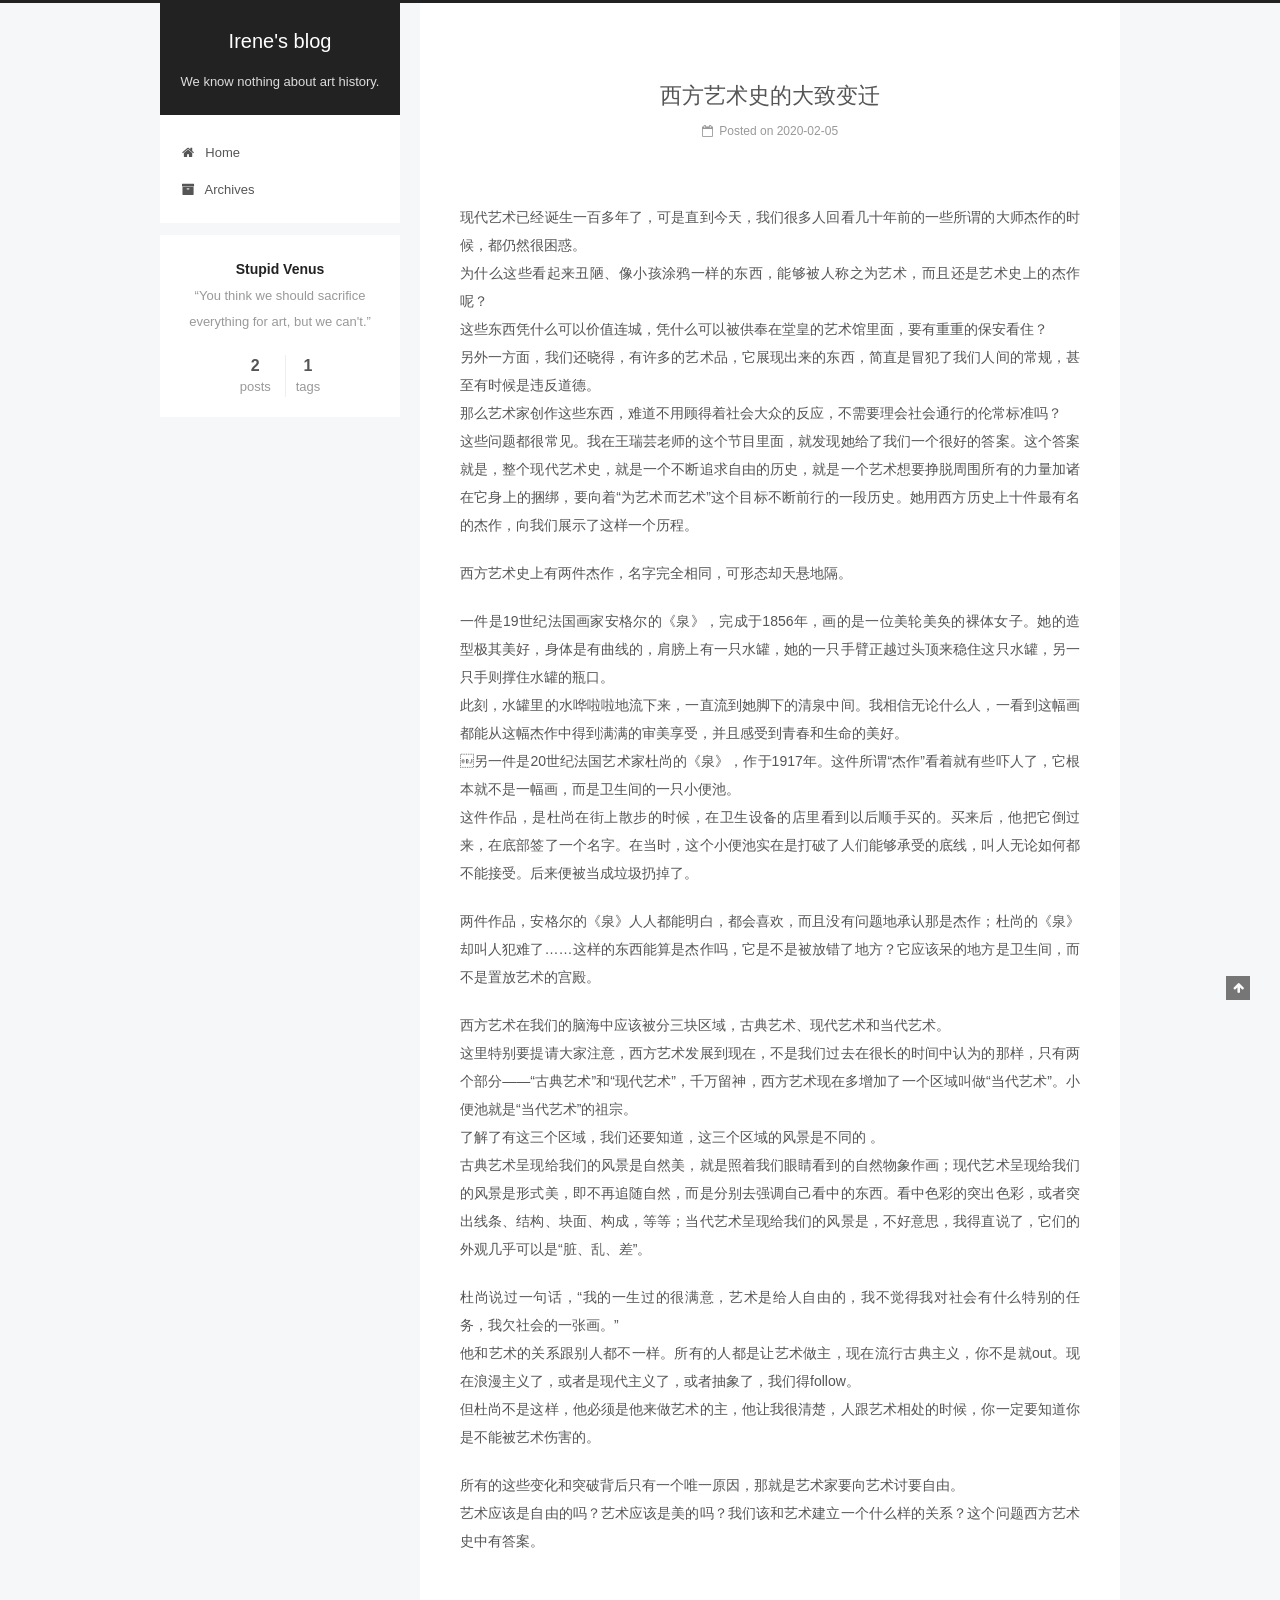
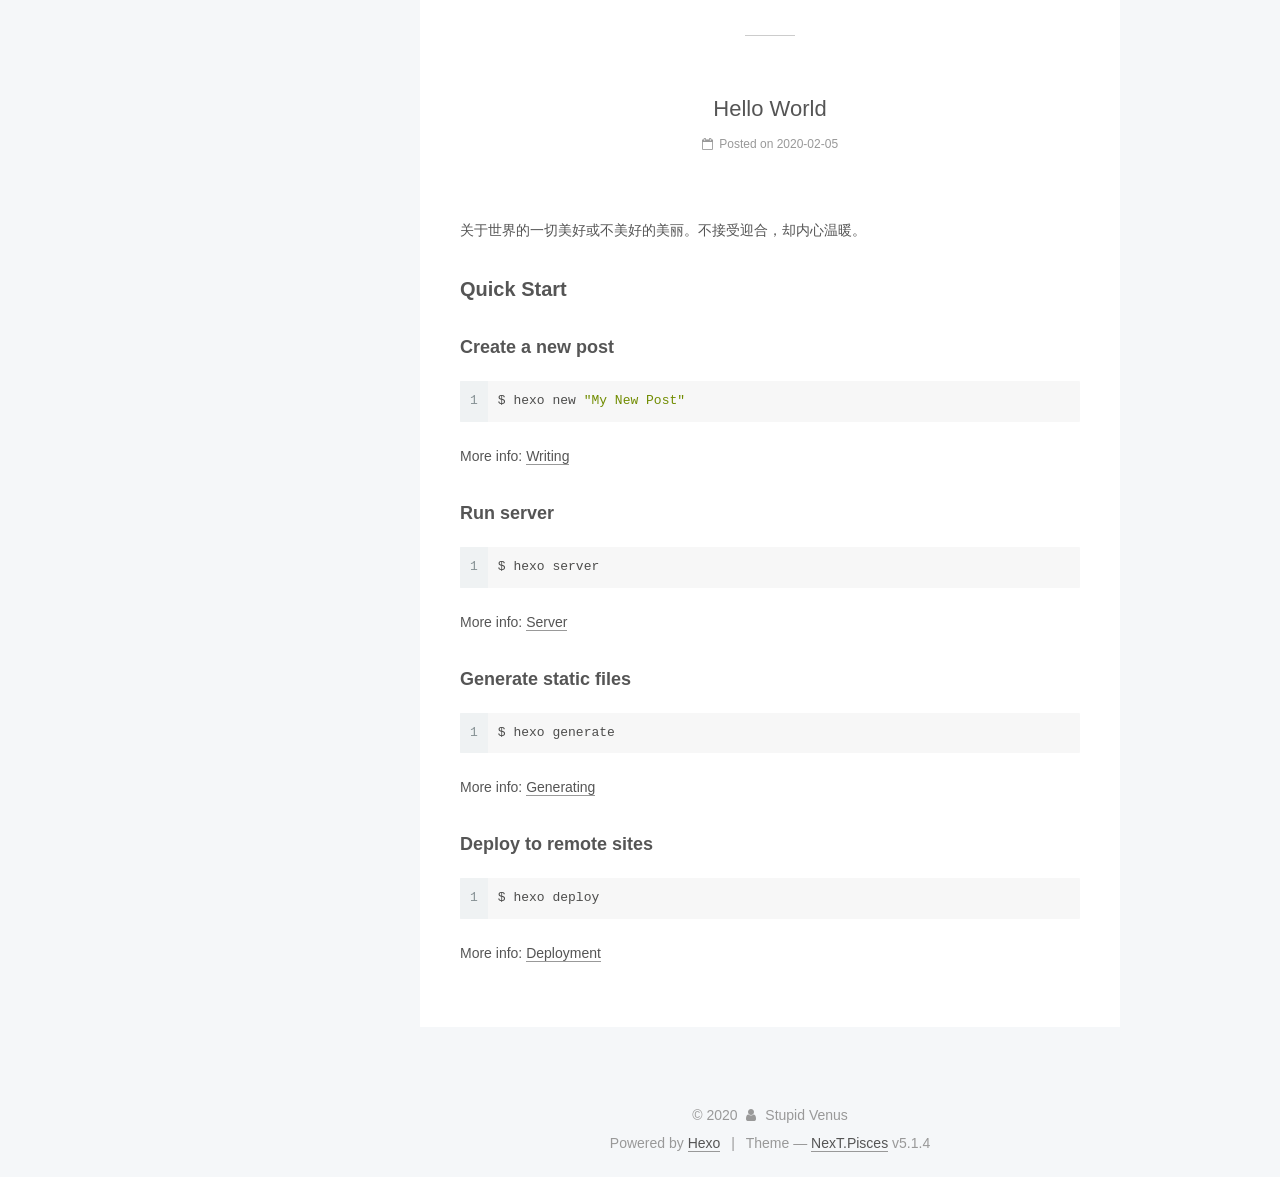
==== commit 0d6f87a5: "Site updated: 2020-02-06 14:20:41" ====
--- a/index.html
+++ b/index.html
@@ -5,7 +5,7 @@
   
 
 
-<html class="theme-next muse use-motion" lang="zh-CN">
+<html class="theme-next pisces use-motion" lang="zh-CN">
 <head>
   <meta charset="UTF-8"/>
 <meta http-equiv="X-UA-Compatible" content="IE=edge" />
@@ -97,7 +97,7 @@
   var NexT = window.NexT || {};
   var CONFIG = {
     root: '/',
-    scheme: 'Muse',
+    scheme: 'Pisces',
     version: '5.1.4',
     sidebar: {"position":"left","display":"post","offset":12,"b2t":false,"scrollpercent":false,"onmobile":false},
     fancybox: true,
@@ -592,7 +592,7 @@
 
 
 
-  <div class="theme-info">Theme &mdash; <a class="theme-link" target="_blank" href="https://github.com/iissnan/hexo-theme-next">NexT.Muse</a> v5.1.4</div>
+  <div class="theme-info">Theme &mdash; <a class="theme-link" target="_blank" href="https://github.com/iissnan/hexo-theme-next">NexT.Pisces</a> v5.1.4</div>
 
 
 
@@ -692,6 +692,13 @@
   
   
 
+
+  <script type="text/javascript" src="/js/src/affix.js?v=5.1.4"></script>
+
+  <script type="text/javascript" src="/js/src/schemes/pisces.js?v=5.1.4"></script>
+
+
+
   
 
   
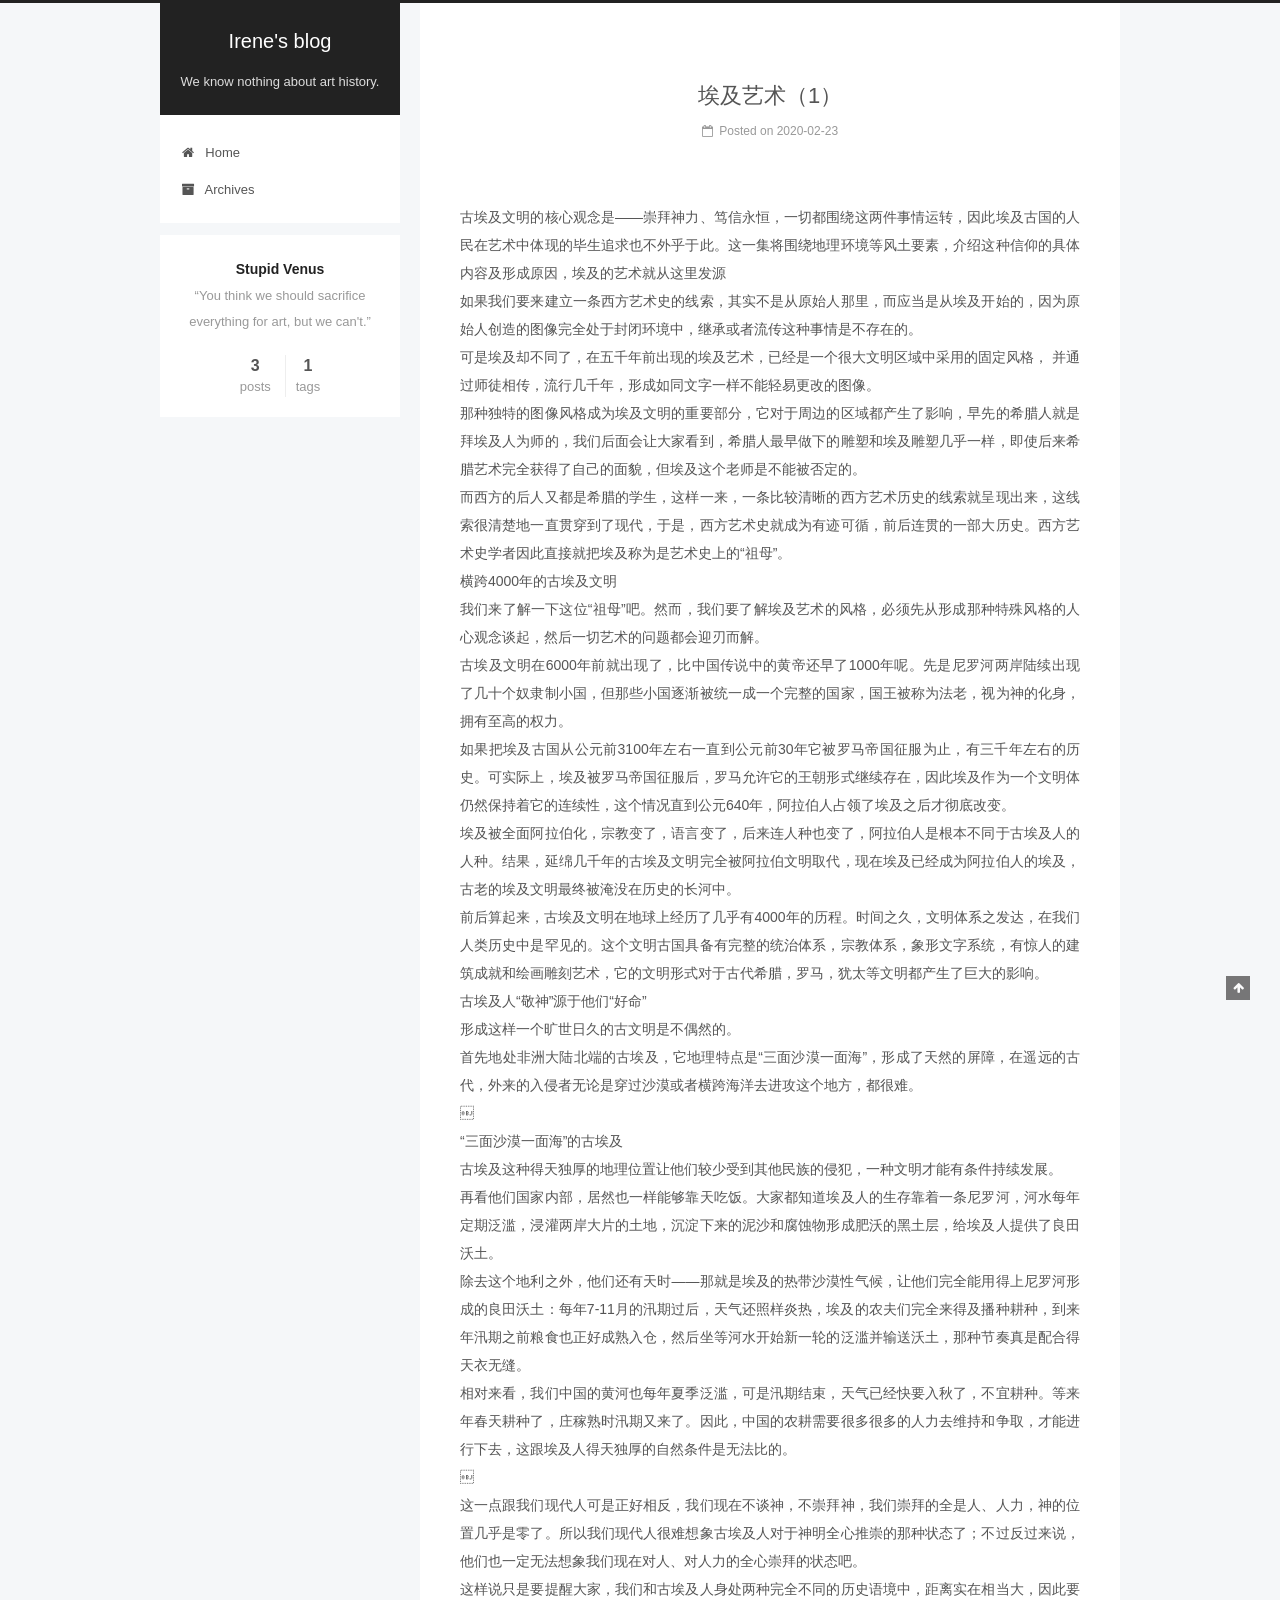
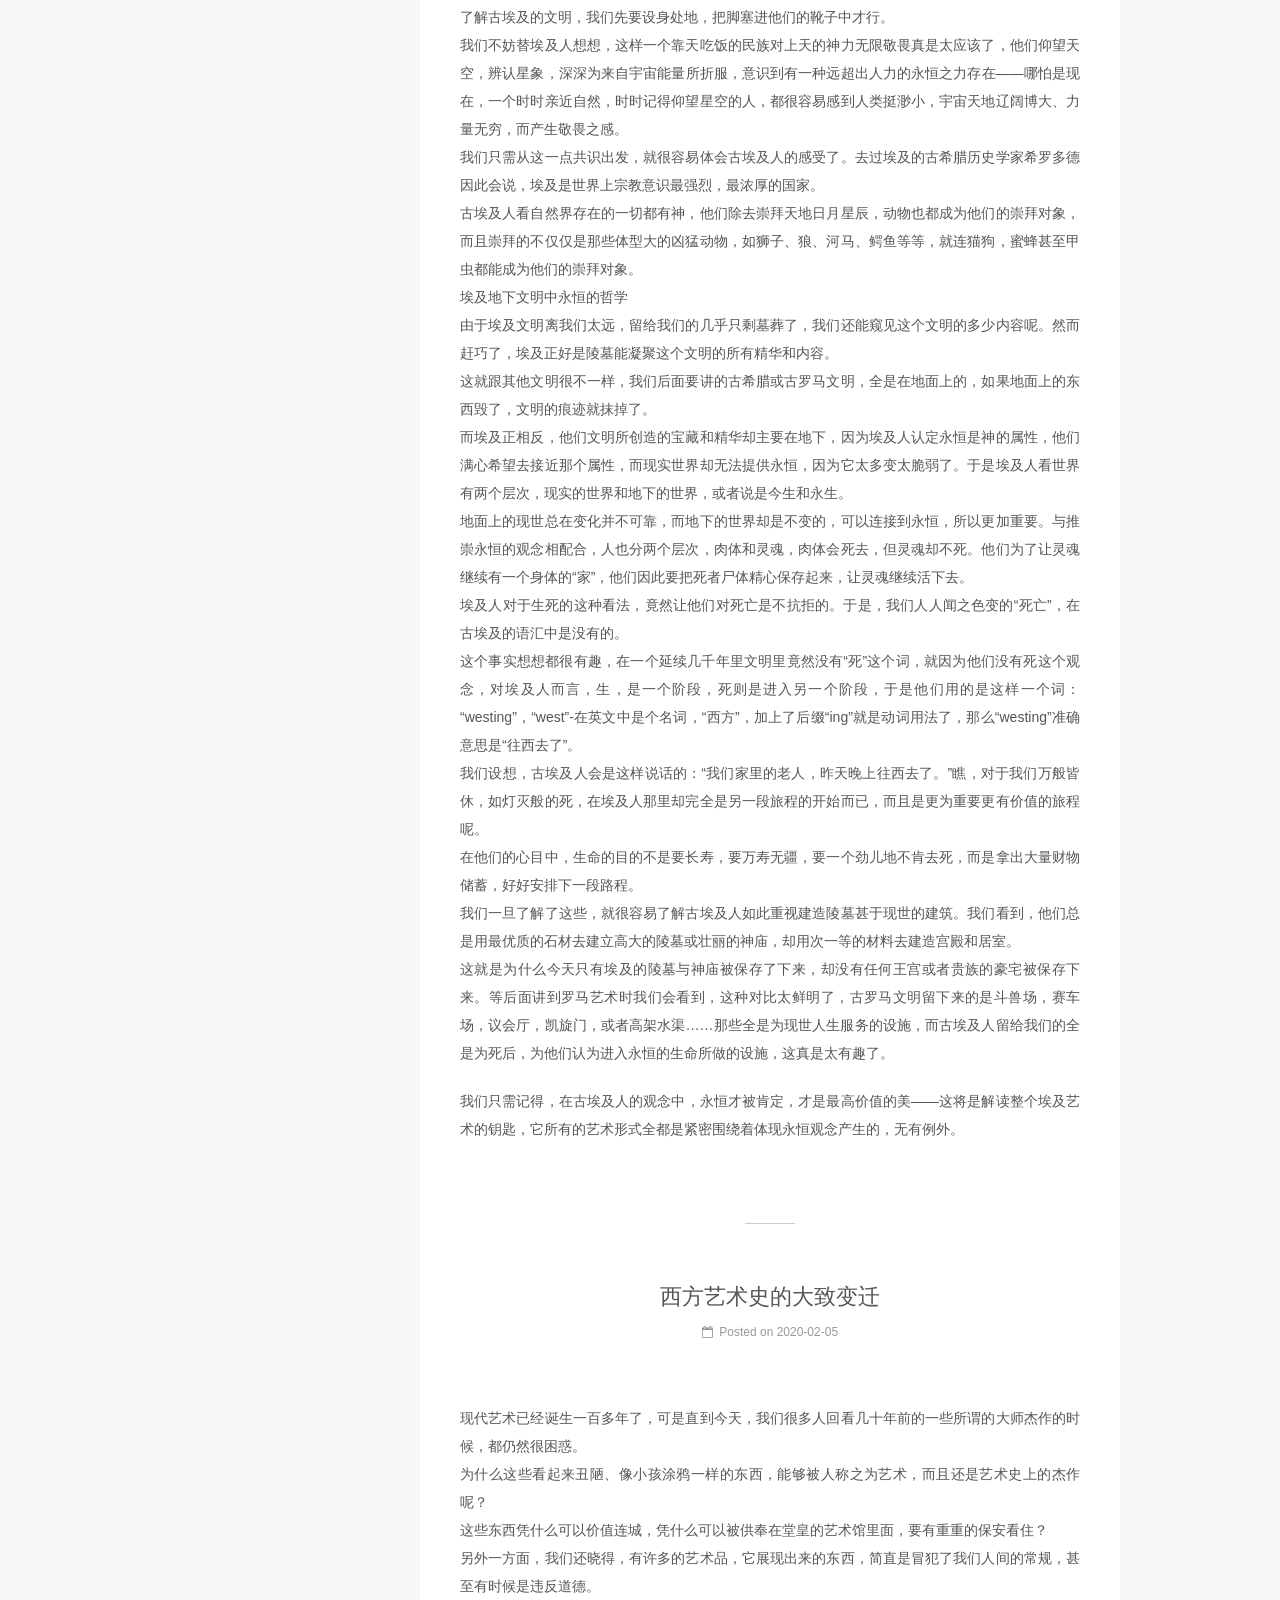
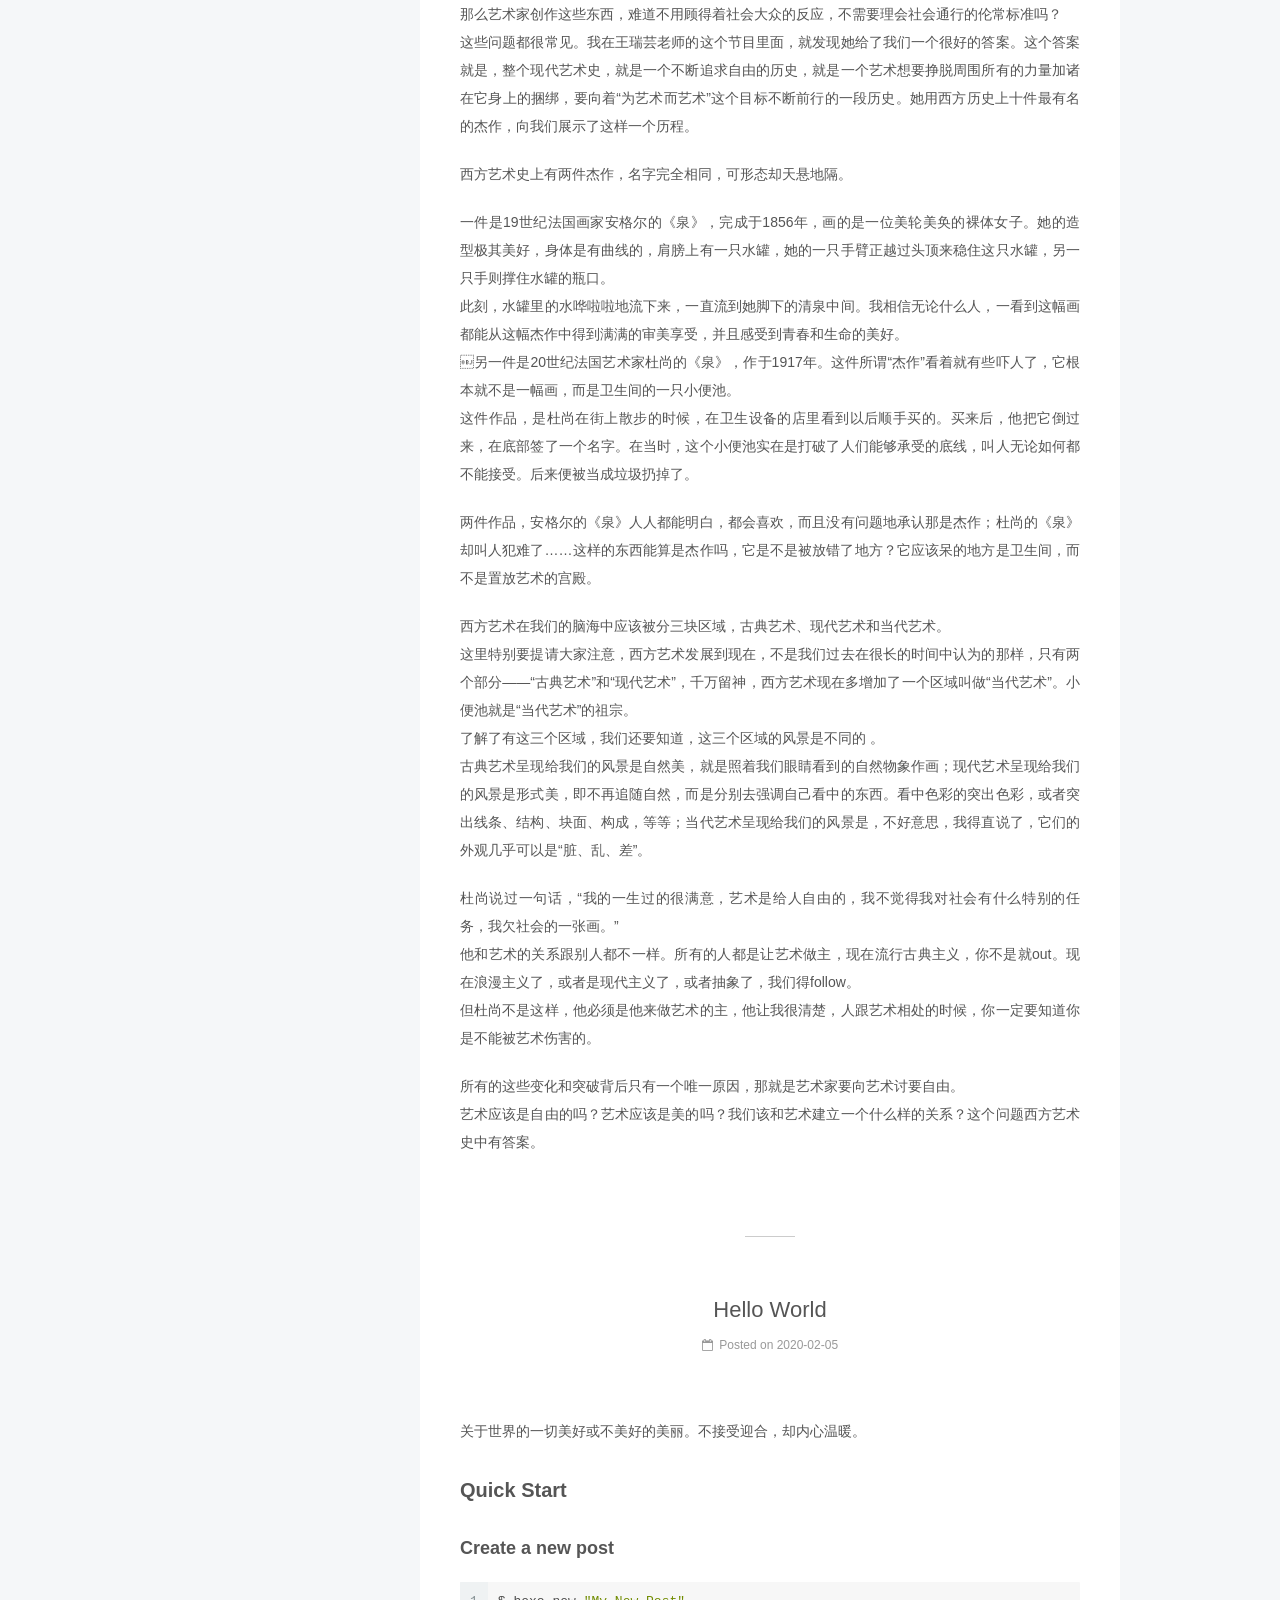
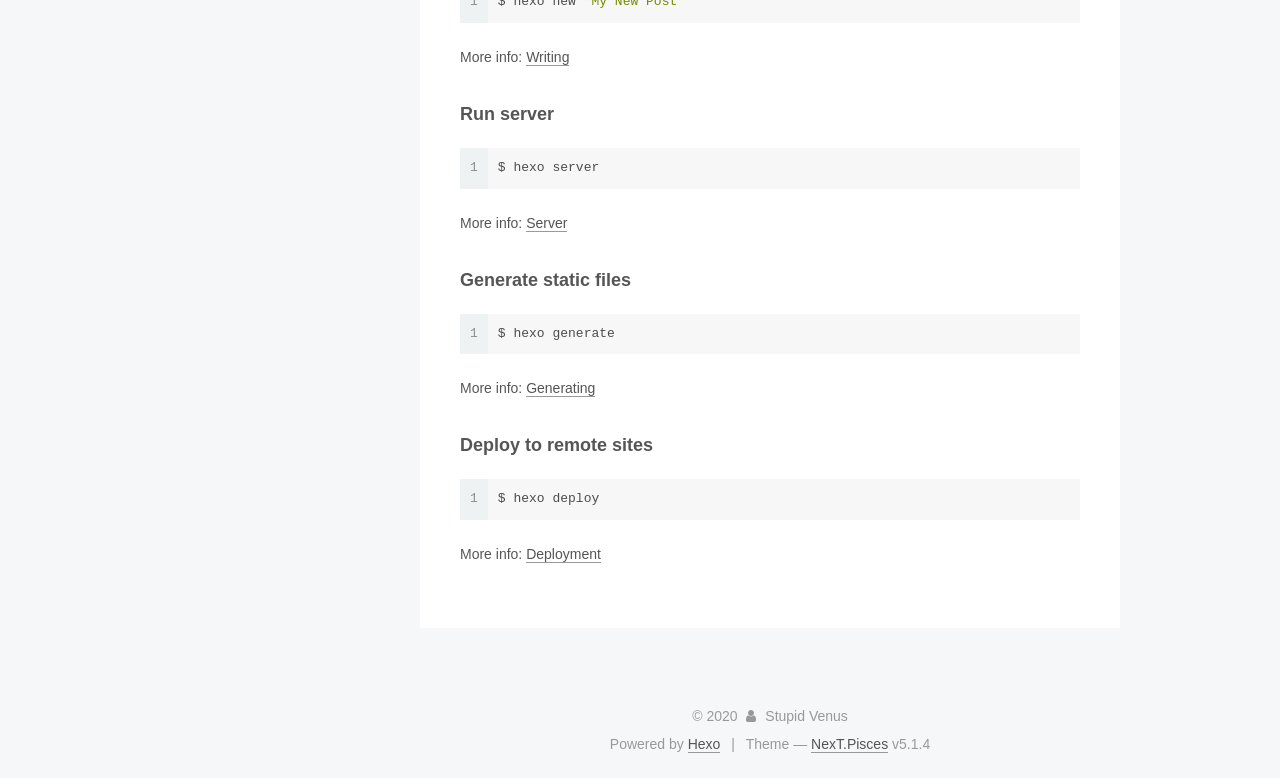
==== commit e67c2dc7: "Site updated: 2020-02-23 18:37:33" ====
--- a/index.html
+++ b/index.html
@@ -233,6 +233,127 @@
   
   
   <div class="post-block">
+    <link itemprop="mainEntityOfPage" href="http://yoursite.com/2020/02/23/%E5%9F%83%E5%8F%8A%E8%89%BA%E6%9C%AF%EF%BC%881%EF%BC%89/">
+
+    <span hidden itemprop="author" itemscope itemtype="http://schema.org/Person">
+      <meta itemprop="name" content="Stupid Venus">
+      <meta itemprop="description" content="">
+      <meta itemprop="image" content="/images/avatar.gif">
+    </span>
+
+    <span hidden itemprop="publisher" itemscope itemtype="http://schema.org/Organization">
+      <meta itemprop="name" content="Irene's blog">
+    </span>
+
+    
+      <header class="post-header">
+
+        
+        
+          <h1 class="post-title" itemprop="name headline">
+                
+                <a class="post-title-link" href="/2020/02/23/%E5%9F%83%E5%8F%8A%E8%89%BA%E6%9C%AF%EF%BC%881%EF%BC%89/" itemprop="url">埃及艺术（1）</a></h1>
+        
+
+        <div class="post-meta">
+          <span class="post-time">
+            
+              <span class="post-meta-item-icon">
+                <i class="fa fa-calendar-o"></i>
+              </span>
+              
+                <span class="post-meta-item-text">Posted on</span>
+              
+              <time title="Post created" itemprop="dateCreated datePublished" datetime="2020-02-23T18:27:07+08:00">
+                2020-02-23
+              </time>
+            
+
+            
+
+            
+          </span>
+
+          
+
+          
+            
+          
+
+          
+          
+
+          
+
+          
+
+          
+
+        </div>
+      </header>
+    
+
+    
+    
+    
+    <div class="post-body" itemprop="articleBody">
+
+      
+      
+
+      
+        
+          
+            <p>古埃及文明的核心观念是——崇拜神力、笃信永恒，一切都围绕这两件事情运转，因此埃及古国的人民在艺术中体现的毕生追求也不外乎于此。这一集将围绕地理环境等风土要素，介绍这种信仰的具体内容及形成原因，埃及的艺术就从这里发源<br>如果我们要来建立一条西方艺术史的线索，其实不是从原始人那里，而应当是从埃及开始的，因为原始人创造的图像完全处于封闭环境中，继承或者流传这种事情是不存在的。<br>可是埃及却不同了，在五千年前出现的埃及艺术，已经是一个很大文明区域中采用的固定风格， 并通过师徒相传，流行几千年，形成如同文字一样不能轻易更改的图像。<br>那种独特的图像风格成为埃及文明的重要部分，它对于周边的区域都产生了影响，早先的希腊人就是拜埃及人为师的，我们后面会让大家看到，希腊人最早做下的雕塑和埃及雕塑几乎一样，即使后来希腊艺术完全获得了自己的面貌，但埃及这个老师是不能被否定的。<br>而西方的后人又都是希腊的学生，这样一来，一条比较清晰的西方艺术历史的线索就呈现出来，这线索很清楚地一直贯穿到了现代，于是，西方艺术史就成为有迹可循，前后连贯的一部大历史。西方艺术史学者因此直接就把埃及称为是艺术史上的“祖母”。<br>横跨4000年的古埃及文明<br>我们来了解一下这位“祖母”吧。然而，我们要了解埃及艺术的风格，必须先从形成那种特殊风格的人心观念谈起，然后一切艺术的问题都会迎刃而解。<br>古埃及文明在6000年前就出现了，比中国传说中的黄帝还早了1000年呢。先是尼罗河两岸陆续出现了几十个奴隶制小国，但那些小国逐渐被统一成一个完整的国家，国王被称为法老，视为神的化身，拥有至高的权力。<br>如果把埃及古国从公元前3100年左右一直到公元前30年它被罗马帝国征服为止，有三千年左右的历史。可实际上，埃及被罗马帝国征服后，罗马允许它的王朝形式继续存在，因此埃及作为一个文明体仍然保持着它的连续性，这个情况直到公元640年，阿拉伯人占领了埃及之后才彻底改变。<br>埃及被全面阿拉伯化，宗教变了，语言变了，后来连人种也变了，阿拉伯人是根本不同于古埃及人的人种。结果，延绵几千年的古埃及文明完全被阿拉伯文明取代，现在埃及已经成为阿拉伯人的埃及，古老的埃及文明最终被淹没在历史的长河中。<br>前后算起来，古埃及文明在地球上经历了几乎有4000年的历程。时间之久，文明体系之发达，在我们人类历史中是罕见的。这个文明古国具备有完整的统治体系，宗教体系，象形文字系统，有惊人的建筑成就和绘画雕刻艺术，它的文明形式对于古代希腊，罗马，犹太等文明都产生了巨大的影响。<br>古埃及人“敬神”源于他们“好命”<br>形成这样一个旷世日久的古文明是不偶然的。<br>首先地处非洲大陆北端的古埃及，它地理特点是“三面沙漠一面海”，形成了天然的屏障，在遥远的古代，外来的入侵者无论是穿过沙漠或者横跨海洋去进攻这个地方，都很难。<br>￼<br>“三面沙漠一面海”的古埃及<br>古埃及这种得天独厚的地理位置让他们较少受到其他民族的侵犯，一种文明才能有条件持续发展。<br>再看他们国家内部，居然也一样能够靠天吃饭。大家都知道埃及人的生存靠着一条尼罗河，河水每年定期泛滥，浸灌两岸大片的土地，沉淀下来的泥沙和腐蚀物形成肥沃的黑土层，给埃及人提供了良田沃土。<br>除去这个地利之外，他们还有天时——那就是埃及的热带沙漠性气候，让他们完全能用得上尼罗河形成的良田沃土：每年7-11月的汛期过后，天气还照样炎热，埃及的农夫们完全来得及播种耕种，到来年汛期之前粮食也正好成熟入仓，然后坐等河水开始新一轮的泛滥并输送沃土，那种节奏真是配合得天衣无缝。<br>相对来看，我们中国的黄河也每年夏季泛滥，可是汛期结束，天气已经快要入秋了，不宜耕种。等来年春天耕种了，庄稼熟时汛期又来了。因此，中国的农耕需要很多很多的人力去维持和争取，才能进行下去，这跟埃及人得天独厚的自然条件是无法比的。<br>￼<br>这一点跟我们现代人可是正好相反，我们现在不谈神，不崇拜神，我们崇拜的全是人、人力，神的位置几乎是零了。所以我们现代人很难想象古埃及人对于神明全心推崇的那种状态了；不过反过来说，他们也一定无法想象我们现在对人、对人力的全心崇拜的状态吧。<br>这样说只是要提醒大家，我们和古埃及人身处两种完全不同的历史语境中，距离实在相当大，因此要了解古埃及的文明，我们先要设身处地，把脚塞进他们的靴子中才行。<br>我们不妨替埃及人想想，这样一个靠天吃饭的民族对上天的神力无限敬畏真是太应该了，他们仰望天空，辨认星象，深深为来自宇宙能量所折服，意识到有一种远超出人力的永恒之力存在——哪怕是现在，一个时时亲近自然，时时记得仰望星空的人，都很容易感到人类挺渺小，宇宙天地辽阔博大、力量无穷，而产生敬畏之感。<br>我们只需从这一点共识出发，就很容易体会古埃及人的感受了。去过埃及的古希腊历史学家希罗多德因此会说，埃及是世界上宗教意识最强烈，最浓厚的国家。<br>古埃及人看自然界存在的一切都有神，他们除去崇拜天地日月星辰，动物也都成为他们的崇拜对象，而且崇拜的不仅仅是那些体型大的凶猛动物，如狮子、狼、河马、鳄鱼等等，就连猫狗，蜜蜂甚至甲虫都能成为他们的崇拜对象。<br>埃及地下文明中永恒的哲学<br>由于埃及文明离我们太远，留给我们的几乎只剩墓葬了，我们还能窥见这个文明的多少内容呢。然而赶巧了，埃及正好是陵墓能凝聚这个文明的所有精华和内容。<br>这就跟其他文明很不一样，我们后面要讲的古希腊或古罗马文明，全是在地面上的，如果地面上的东西毁了，文明的痕迹就抹掉了。<br>而埃及正相反，他们文明所创造的宝藏和精华却主要在地下，因为埃及人认定永恒是神的属性，他们满心希望去接近那个属性，而现实世界却无法提供永恒，因为它太多变太脆弱了。于是埃及人看世界有两个层次，现实的世界和地下的世界，或者说是今生和永生。<br>地面上的现世总在变化并不可靠，而地下的世界却是不变的，可以连接到永恒，所以更加重要。与推崇永恒的观念相配合，人也分两个层次，肉体和灵魂，肉体会死去，但灵魂却不死。他们为了让灵魂继续有一个身体的“家”，他们因此要把死者尸体精心保存起来，让灵魂继续活下去。<br>埃及人对于生死的这种看法，竟然让他们对死亡是不抗拒的。于是，我们人人闻之色变的“死亡”，在古埃及的语汇中是没有的。<br>这个事实想想都很有趣，在一个延续几千年里文明里竟然没有“死”这个词，就因为他们没有死这个观念，对埃及人而言，生，是一个阶段，死则是进入另一个阶段，于是他们用的是这样一个词：“westing”，“west”-在英文中是个名词，“西方”，加上了后缀“ing”就是动词用法了，那么“westing”准确意思是“往西去了”。<br>我们设想，古埃及人会是这样说话的：“我们家里的老人，昨天晚上往西去了。”瞧，对于我们万般皆休，如灯灭般的死，在埃及人那里却完全是另一段旅程的开始而已，而且是更为重要更有价值的旅程呢。<br>在他们的心目中，生命的目的不是要长寿，要万寿无疆，要一个劲儿地不肯去死，而是拿出大量财物储蓄，好好安排下一段路程。<br>我们一旦了解了这些，就很容易了解古埃及人如此重视建造陵墓甚于现世的建筑。我们看到，他们总是用最优质的石材去建立高大的陵墓或壮丽的神庙，却用次一等的材料去建造宫殿和居室。<br>这就是为什么今天只有埃及的陵墓与神庙被保存了下来，却没有任何王宫或者贵族的豪宅被保存下来。等后面讲到罗马艺术时我们会看到，这种对比太鲜明了，古罗马文明留下来的是斗兽场，赛车场，议会厅，凯旋门，或者高架水渠……那些全是为现世人生服务的设施，而古埃及人留给我们的全是为死后，为他们认为进入永恒的生命所做的设施，这真是太有趣了。</p>
+<p>我们只需记得，在古埃及人的观念中，永恒才被肯定，才是最高价值的美——这将是解读整个埃及艺术的钥匙，它所有的艺术形式全都是紧密围绕着体现永恒观念产生的，无有例外。</p>
+
+          
+        
+      
+    </div>
+    
+    
+    
+
+    
+
+    
+
+    
+
+    <footer class="post-footer">
+      
+
+      
+
+      
+
+      
+      
+        <div class="post-eof"></div>
+      
+    </footer>
+  </div>
+  
+  
+  
+  </article>
+
+
+    
+      
+
+  
+
+  
+  
+  
+
+  <article class="post post-type-normal" itemscope itemtype="http://schema.org/Article">
+  
+  
+  
+  <div class="post-block">
     <link itemprop="mainEntityOfPage" href="http://yoursite.com/2020/02/05/%E8%A5%BF%E6%96%B9%E8%89%BA%E6%9C%AF%E5%8F%B2%E7%9A%84%E5%A4%A7%E8%87%B4%E5%8F%98%E8%BF%81/">
 
     <span hidden itemprop="author" itemscope itemtype="http://schema.org/Person">
@@ -524,7 +645,7 @@
               
                 <a href="/archives/%20%7C%7C%20archive">
               
-                  <span class="site-state-item-count">2</span>
+                  <span class="site-state-item-count">3</span>
                   <span class="site-state-item-name">posts</span>
                 </a>
               </div>
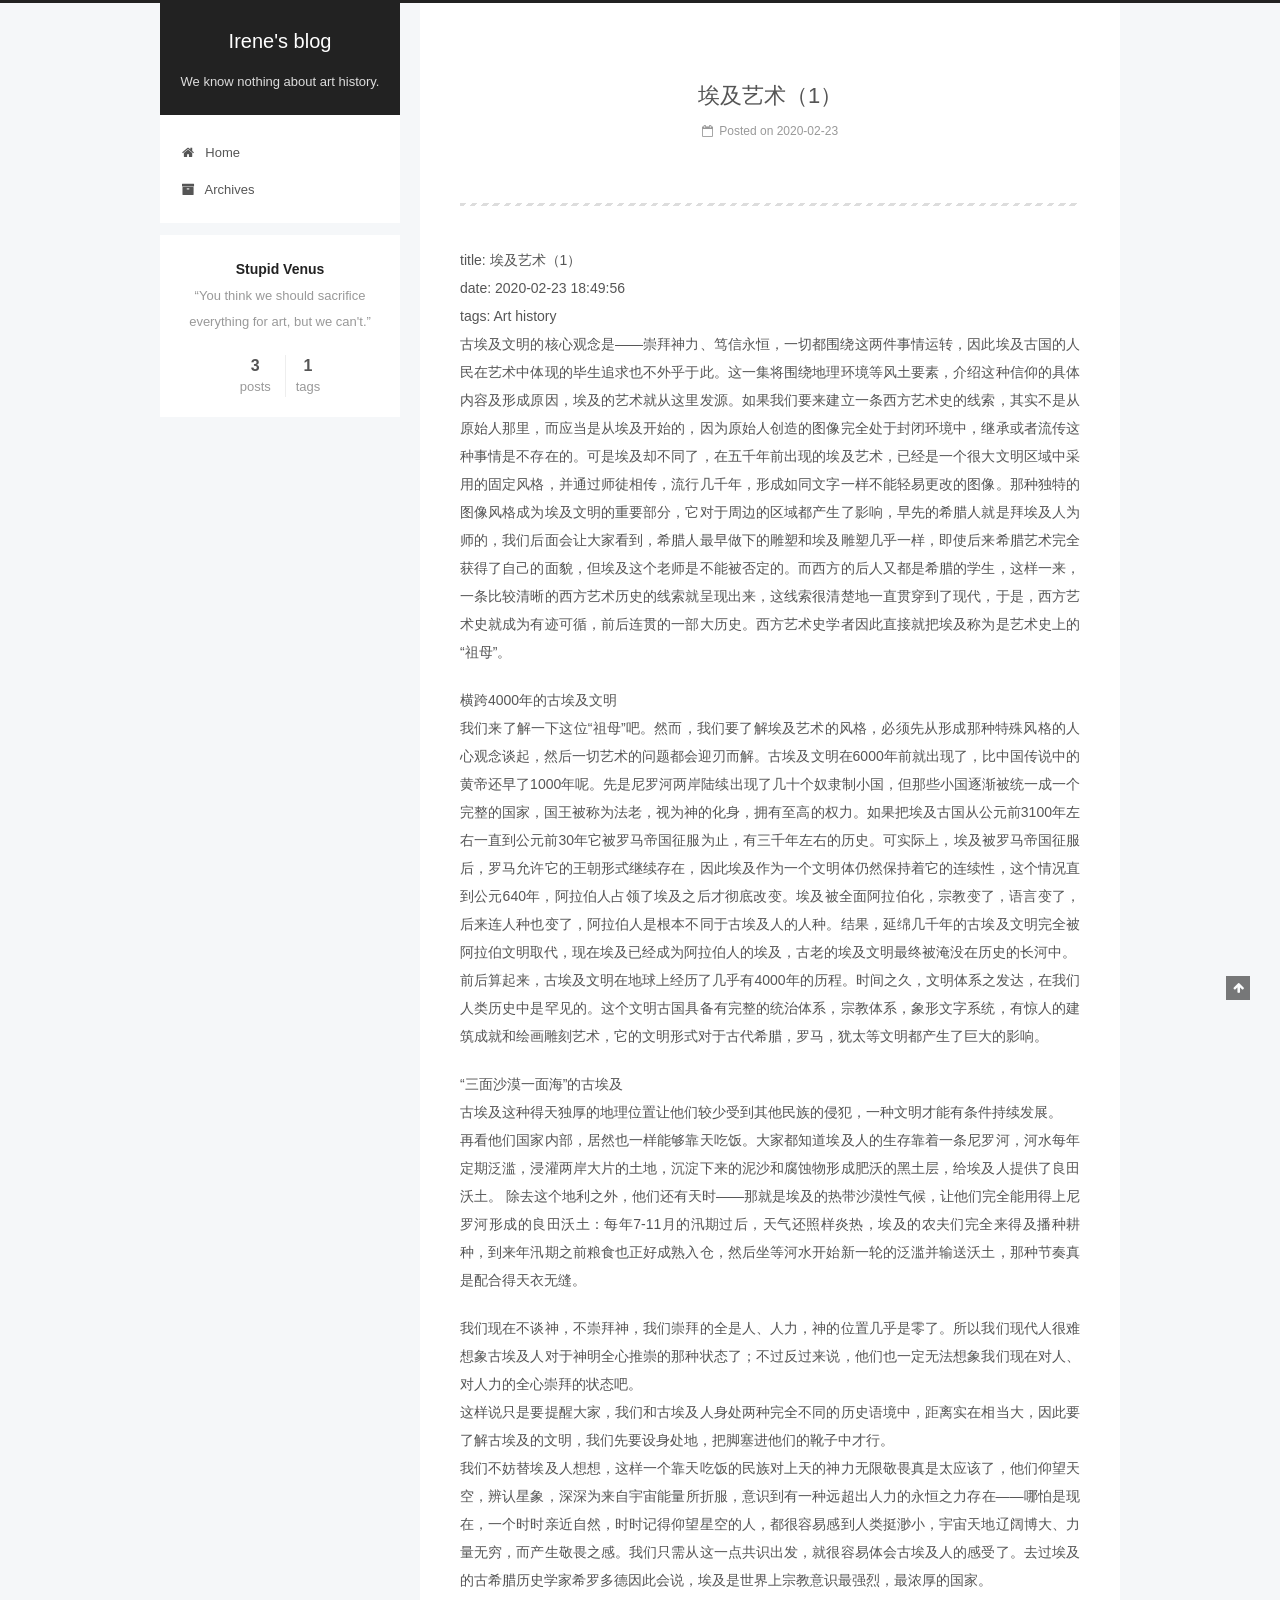
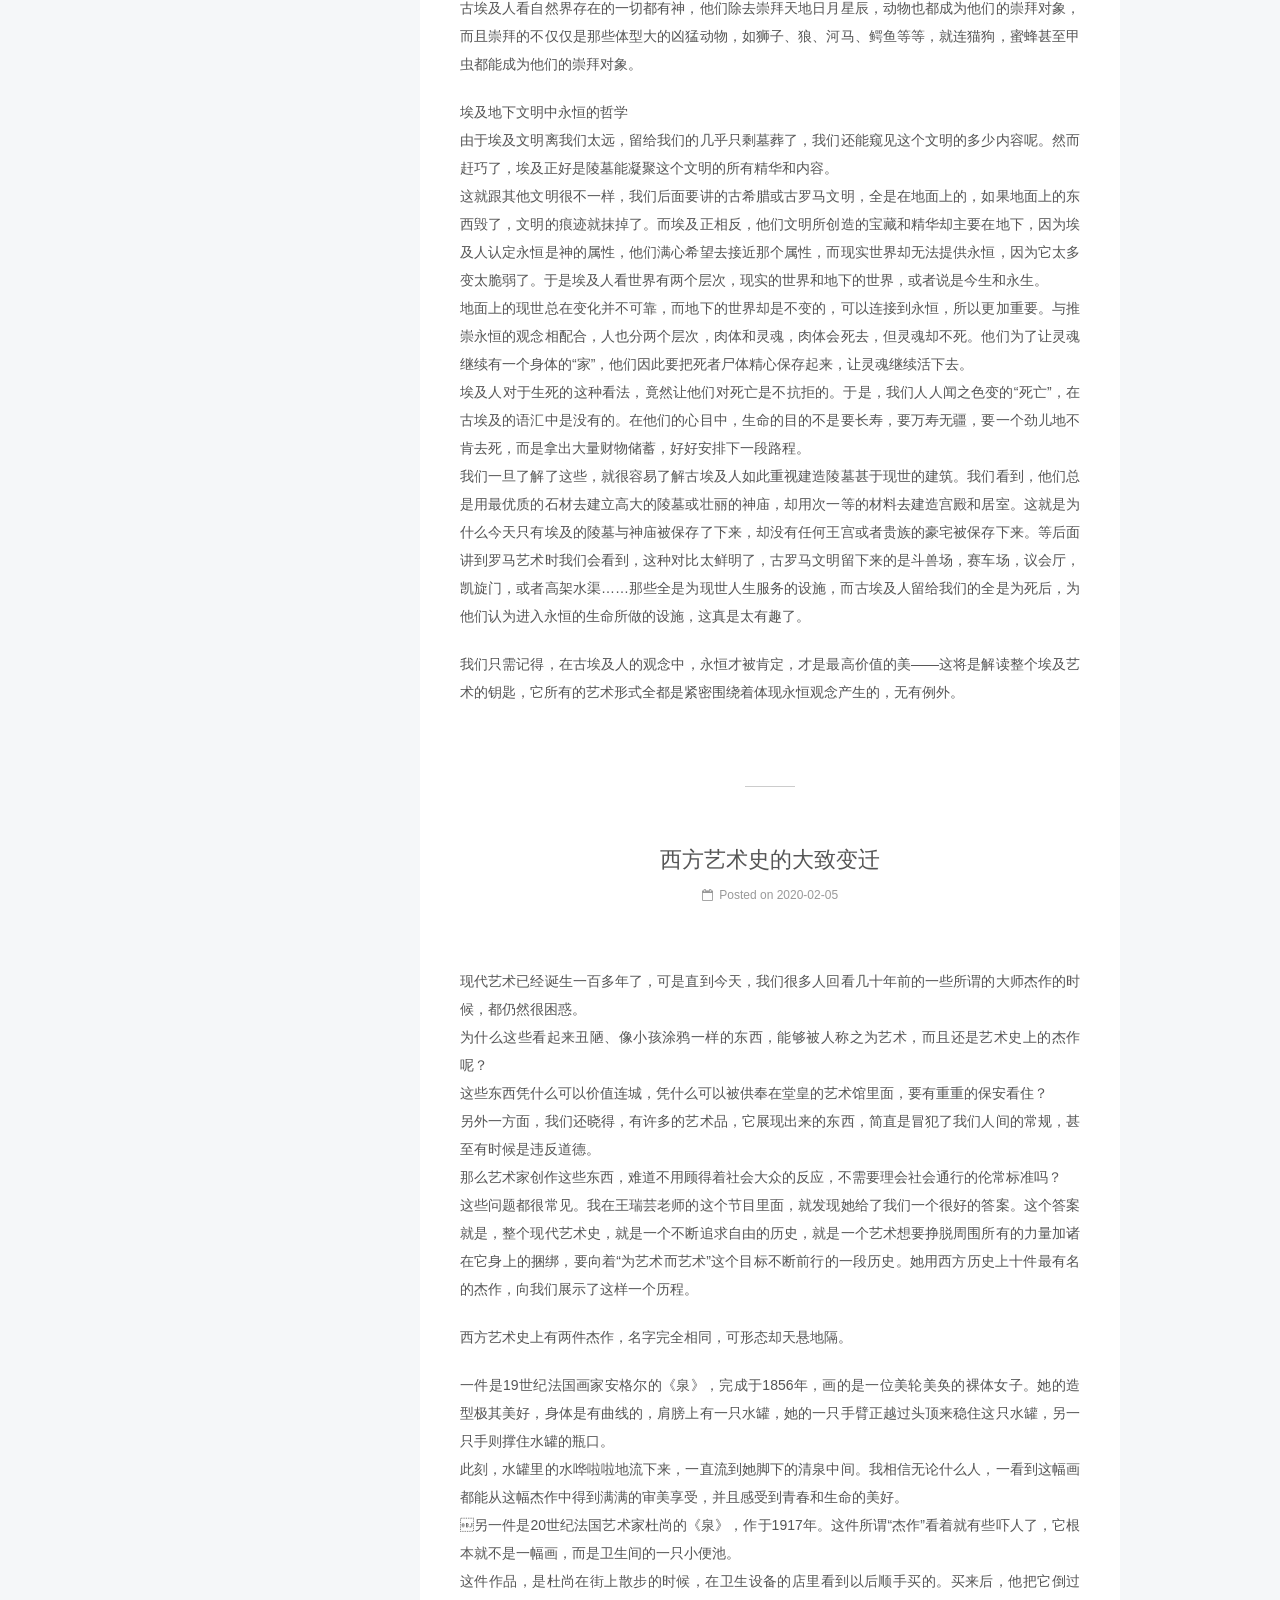
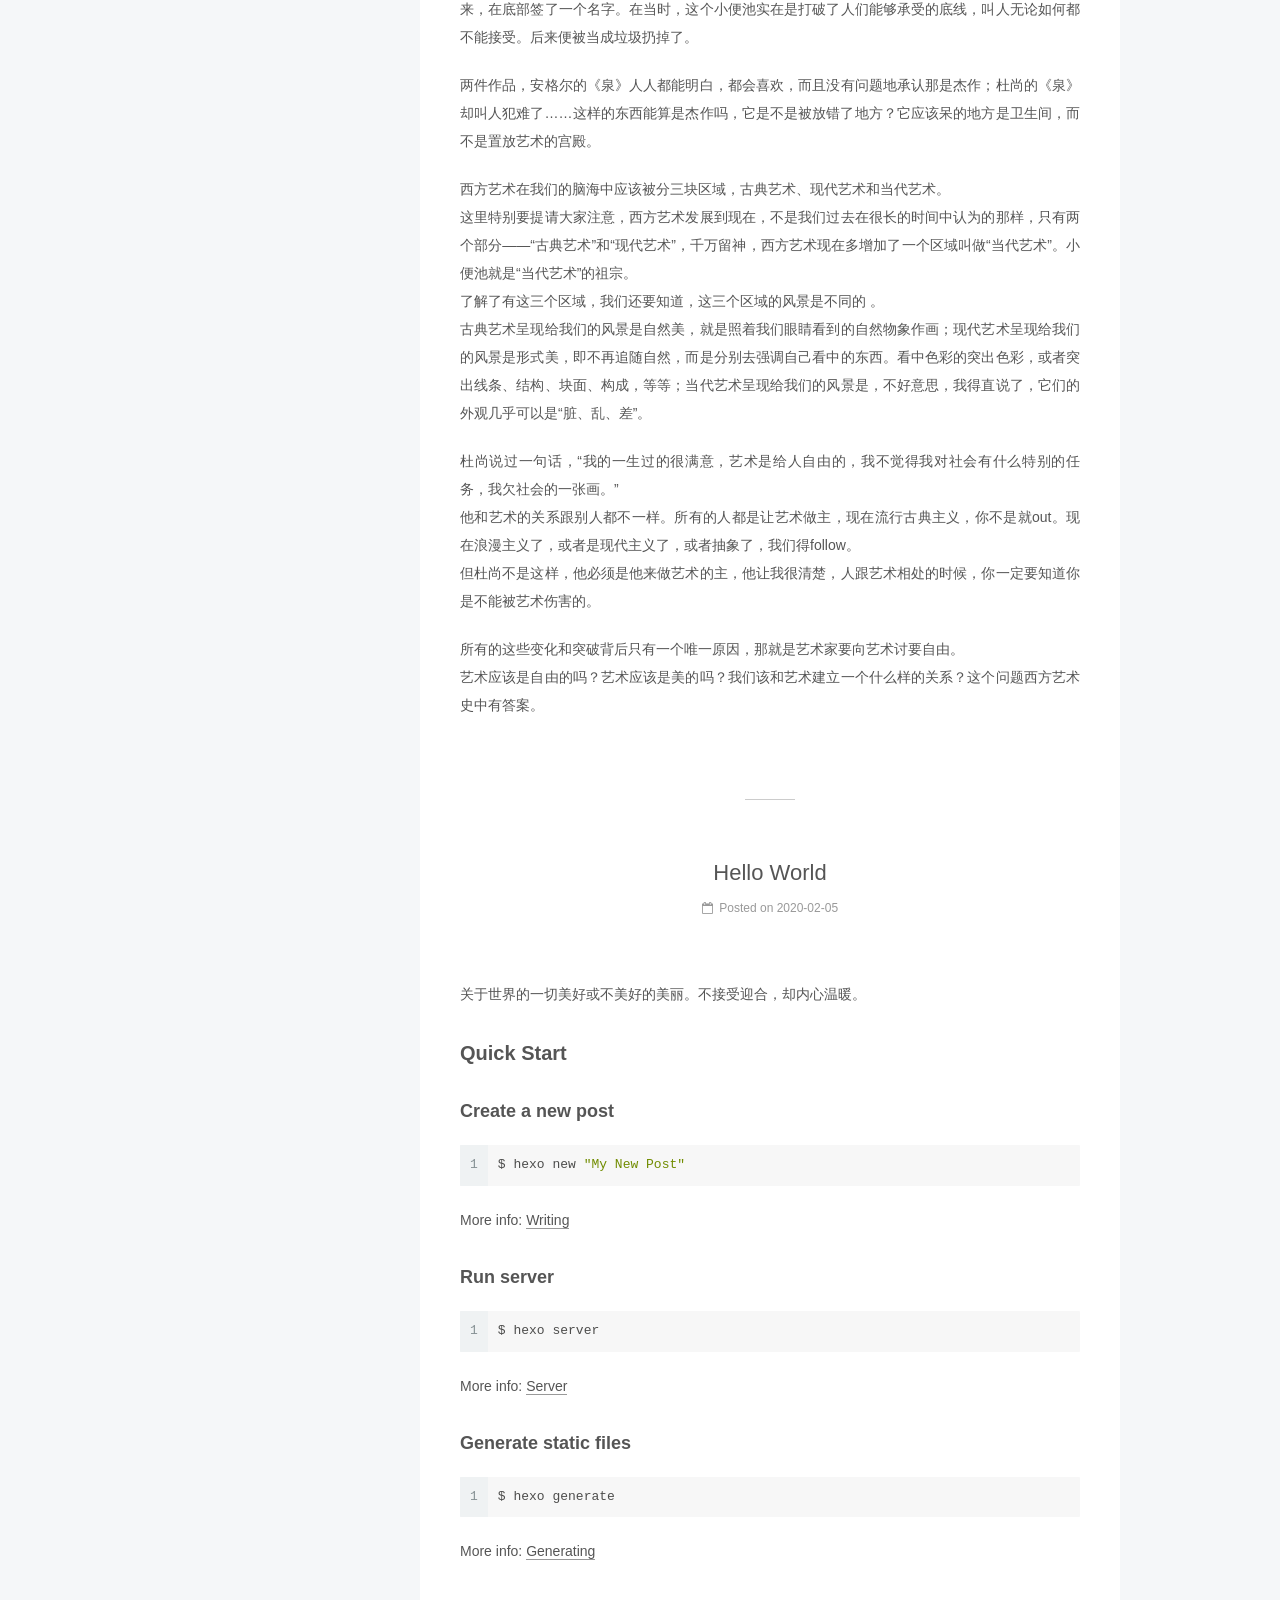
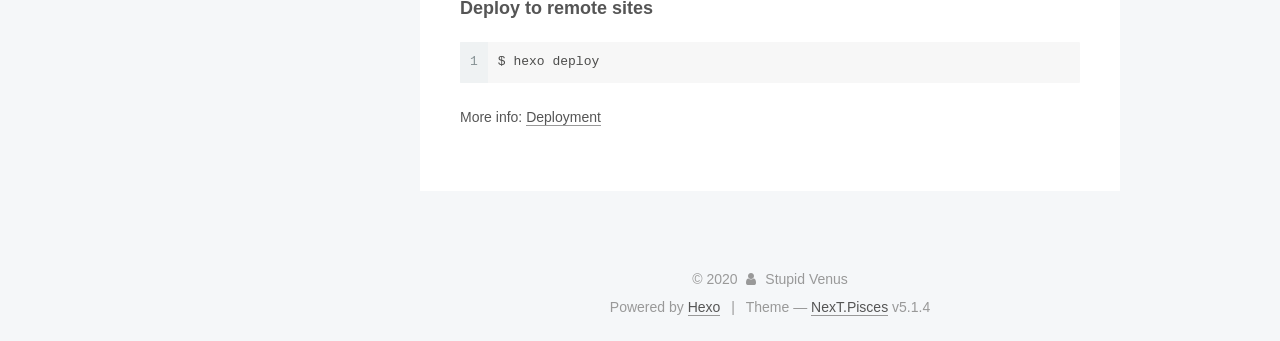
==== commit af5ae668: "Site updated: 2020-02-23 18:54:41" ====
--- a/index.html
+++ b/index.html
@@ -264,7 +264,7 @@
               
                 <span class="post-meta-item-text">Posted on</span>
               
-              <time title="Post created" itemprop="dateCreated datePublished" datetime="2020-02-23T18:27:07+08:00">
+              <time title="Post created" itemprop="dateCreated datePublished" datetime="2020-02-23T18:49:56+08:00">
                 2020-02-23
               </time>
             
@@ -304,7 +304,12 @@
       
         
           
-            <p>古埃及文明的核心观念是——崇拜神力、笃信永恒，一切都围绕这两件事情运转，因此埃及古国的人民在艺术中体现的毕生追求也不外乎于此。这一集将围绕地理环境等风土要素，介绍这种信仰的具体内容及形成原因，埃及的艺术就从这里发源<br>如果我们要来建立一条西方艺术史的线索，其实不是从原始人那里，而应当是从埃及开始的，因为原始人创造的图像完全处于封闭环境中，继承或者流传这种事情是不存在的。<br>可是埃及却不同了，在五千年前出现的埃及艺术，已经是一个很大文明区域中采用的固定风格， 并通过师徒相传，流行几千年，形成如同文字一样不能轻易更改的图像。<br>那种独特的图像风格成为埃及文明的重要部分，它对于周边的区域都产生了影响，早先的希腊人就是拜埃及人为师的，我们后面会让大家看到，希腊人最早做下的雕塑和埃及雕塑几乎一样，即使后来希腊艺术完全获得了自己的面貌，但埃及这个老师是不能被否定的。<br>而西方的后人又都是希腊的学生，这样一来，一条比较清晰的西方艺术历史的线索就呈现出来，这线索很清楚地一直贯穿到了现代，于是，西方艺术史就成为有迹可循，前后连贯的一部大历史。西方艺术史学者因此直接就把埃及称为是艺术史上的“祖母”。<br>横跨4000年的古埃及文明<br>我们来了解一下这位“祖母”吧。然而，我们要了解埃及艺术的风格，必须先从形成那种特殊风格的人心观念谈起，然后一切艺术的问题都会迎刃而解。<br>古埃及文明在6000年前就出现了，比中国传说中的黄帝还早了1000年呢。先是尼罗河两岸陆续出现了几十个奴隶制小国，但那些小国逐渐被统一成一个完整的国家，国王被称为法老，视为神的化身，拥有至高的权力。<br>如果把埃及古国从公元前3100年左右一直到公元前30年它被罗马帝国征服为止，有三千年左右的历史。可实际上，埃及被罗马帝国征服后，罗马允许它的王朝形式继续存在，因此埃及作为一个文明体仍然保持着它的连续性，这个情况直到公元640年，阿拉伯人占领了埃及之后才彻底改变。<br>埃及被全面阿拉伯化，宗教变了，语言变了，后来连人种也变了，阿拉伯人是根本不同于古埃及人的人种。结果，延绵几千年的古埃及文明完全被阿拉伯文明取代，现在埃及已经成为阿拉伯人的埃及，古老的埃及文明最终被淹没在历史的长河中。<br>前后算起来，古埃及文明在地球上经历了几乎有4000年的历程。时间之久，文明体系之发达，在我们人类历史中是罕见的。这个文明古国具备有完整的统治体系，宗教体系，象形文字系统，有惊人的建筑成就和绘画雕刻艺术，它的文明形式对于古代希腊，罗马，犹太等文明都产生了巨大的影响。<br>古埃及人“敬神”源于他们“好命”<br>形成这样一个旷世日久的古文明是不偶然的。<br>首先地处非洲大陆北端的古埃及，它地理特点是“三面沙漠一面海”，形成了天然的屏障，在遥远的古代，外来的入侵者无论是穿过沙漠或者横跨海洋去进攻这个地方，都很难。<br>￼<br>“三面沙漠一面海”的古埃及<br>古埃及这种得天独厚的地理位置让他们较少受到其他民族的侵犯，一种文明才能有条件持续发展。<br>再看他们国家内部，居然也一样能够靠天吃饭。大家都知道埃及人的生存靠着一条尼罗河，河水每年定期泛滥，浸灌两岸大片的土地，沉淀下来的泥沙和腐蚀物形成肥沃的黑土层，给埃及人提供了良田沃土。<br>除去这个地利之外，他们还有天时——那就是埃及的热带沙漠性气候，让他们完全能用得上尼罗河形成的良田沃土：每年7-11月的汛期过后，天气还照样炎热，埃及的农夫们完全来得及播种耕种，到来年汛期之前粮食也正好成熟入仓，然后坐等河水开始新一轮的泛滥并输送沃土，那种节奏真是配合得天衣无缝。<br>相对来看，我们中国的黄河也每年夏季泛滥，可是汛期结束，天气已经快要入秋了，不宜耕种。等来年春天耕种了，庄稼熟时汛期又来了。因此，中国的农耕需要很多很多的人力去维持和争取，才能进行下去，这跟埃及人得天独厚的自然条件是无法比的。<br>￼<br>这一点跟我们现代人可是正好相反，我们现在不谈神，不崇拜神，我们崇拜的全是人、人力，神的位置几乎是零了。所以我们现代人很难想象古埃及人对于神明全心推崇的那种状态了；不过反过来说，他们也一定无法想象我们现在对人、对人力的全心崇拜的状态吧。<br>这样说只是要提醒大家，我们和古埃及人身处两种完全不同的历史语境中，距离实在相当大，因此要了解古埃及的文明，我们先要设身处地，把脚塞进他们的靴子中才行。<br>我们不妨替埃及人想想，这样一个靠天吃饭的民族对上天的神力无限敬畏真是太应该了，他们仰望天空，辨认星象，深深为来自宇宙能量所折服，意识到有一种远超出人力的永恒之力存在——哪怕是现在，一个时时亲近自然，时时记得仰望星空的人，都很容易感到人类挺渺小，宇宙天地辽阔博大、力量无穷，而产生敬畏之感。<br>我们只需从这一点共识出发，就很容易体会古埃及人的感受了。去过埃及的古希腊历史学家希罗多德因此会说，埃及是世界上宗教意识最强烈，最浓厚的国家。<br>古埃及人看自然界存在的一切都有神，他们除去崇拜天地日月星辰，动物也都成为他们的崇拜对象，而且崇拜的不仅仅是那些体型大的凶猛动物，如狮子、狼、河马、鳄鱼等等，就连猫狗，蜜蜂甚至甲虫都能成为他们的崇拜对象。<br>埃及地下文明中永恒的哲学<br>由于埃及文明离我们太远，留给我们的几乎只剩墓葬了，我们还能窥见这个文明的多少内容呢。然而赶巧了，埃及正好是陵墓能凝聚这个文明的所有精华和内容。<br>这就跟其他文明很不一样，我们后面要讲的古希腊或古罗马文明，全是在地面上的，如果地面上的东西毁了，文明的痕迹就抹掉了。<br>而埃及正相反，他们文明所创造的宝藏和精华却主要在地下，因为埃及人认定永恒是神的属性，他们满心希望去接近那个属性，而现实世界却无法提供永恒，因为它太多变太脆弱了。于是埃及人看世界有两个层次，现实的世界和地下的世界，或者说是今生和永生。<br>地面上的现世总在变化并不可靠，而地下的世界却是不变的，可以连接到永恒，所以更加重要。与推崇永恒的观念相配合，人也分两个层次，肉体和灵魂，肉体会死去，但灵魂却不死。他们为了让灵魂继续有一个身体的“家”，他们因此要把死者尸体精心保存起来，让灵魂继续活下去。<br>埃及人对于生死的这种看法，竟然让他们对死亡是不抗拒的。于是，我们人人闻之色变的“死亡”，在古埃及的语汇中是没有的。<br>这个事实想想都很有趣，在一个延续几千年里文明里竟然没有“死”这个词，就因为他们没有死这个观念，对埃及人而言，生，是一个阶段，死则是进入另一个阶段，于是他们用的是这样一个词：“westing”，“west”-在英文中是个名词，“西方”，加上了后缀“ing”就是动词用法了，那么“westing”准确意思是“往西去了”。<br>我们设想，古埃及人会是这样说话的：“我们家里的老人，昨天晚上往西去了。”瞧，对于我们万般皆休，如灯灭般的死，在埃及人那里却完全是另一段旅程的开始而已，而且是更为重要更有价值的旅程呢。<br>在他们的心目中，生命的目的不是要长寿，要万寿无疆，要一个劲儿地不肯去死，而是拿出大量财物储蓄，好好安排下一段路程。<br>我们一旦了解了这些，就很容易了解古埃及人如此重视建造陵墓甚于现世的建筑。我们看到，他们总是用最优质的石材去建立高大的陵墓或壮丽的神庙，却用次一等的材料去建造宫殿和居室。<br>这就是为什么今天只有埃及的陵墓与神庙被保存了下来，却没有任何王宫或者贵族的豪宅被保存下来。等后面讲到罗马艺术时我们会看到，这种对比太鲜明了，古罗马文明留下来的是斗兽场，赛车场，议会厅，凯旋门，或者高架水渠……那些全是为现世人生服务的设施，而古埃及人留给我们的全是为死后，为他们认为进入永恒的生命所做的设施，这真是太有趣了。</p>
+            <hr>
+<p>title: 埃及艺术（1）<br>date: 2020-02-23 18:49:56<br>tags: Art history<br>古埃及文明的核心观念是——崇拜神力、笃信永恒，一切都围绕这两件事情运转，因此埃及古国的人民在艺术中体现的毕生追求也不外乎于此。这一集将围绕地理环境等风土要素，介绍这种信仰的具体内容及形成原因，埃及的艺术就从这里发源。如果我们要来建立一条西方艺术史的线索，其实不是从原始人那里，而应当是从埃及开始的，因为原始人创造的图像完全处于封闭环境中，继承或者流传这种事情是不存在的。可是埃及却不同了，在五千年前出现的埃及艺术，已经是一个很大文明区域中采用的固定风格，并通过师徒相传，流行几千年，形成如同文字一样不能轻易更改的图像。那种独特的图像风格成为埃及文明的重要部分，它对于周边的区域都产生了影响，早先的希腊人就是拜埃及人为师的，我们后面会让大家看到，希腊人最早做下的雕塑和埃及雕塑几乎一样，即使后来希腊艺术完全获得了自己的面貌，但埃及这个老师是不能被否定的。而西方的后人又都是希腊的学生，这样一来，一条比较清晰的西方艺术历史的线索就呈现出来，这线索很清楚地一直贯穿到了现代，于是，西方艺术史就成为有迹可循，前后连贯的一部大历史。西方艺术史学者因此直接就把埃及称为是艺术史上的“祖母”。</p>
+<p>横跨4000年的古埃及文明<br>我们来了解一下这位“祖母”吧。然而，我们要了解埃及艺术的风格，必须先从形成那种特殊风格的人心观念谈起，然后一切艺术的问题都会迎刃而解。古埃及文明在6000年前就出现了，比中国传说中的黄帝还早了1000年呢。先是尼罗河两岸陆续出现了几十个奴隶制小国，但那些小国逐渐被统一成一个完整的国家，国王被称为法老，视为神的化身，拥有至高的权力。如果把埃及古国从公元前3100年左右一直到公元前30年它被罗马帝国征服为止，有三千年左右的历史。可实际上，埃及被罗马帝国征服后，罗马允许它的王朝形式继续存在，因此埃及作为一个文明体仍然保持着它的连续性，这个情况直到公元640年，阿拉伯人占领了埃及之后才彻底改变。埃及被全面阿拉伯化，宗教变了，语言变了，后来连人种也变了，阿拉伯人是根本不同于古埃及人的人种。结果，延绵几千年的古埃及文明完全被阿拉伯文明取代，现在埃及已经成为阿拉伯人的埃及，古老的埃及文明最终被淹没在历史的长河中。<br>前后算起来，古埃及文明在地球上经历了几乎有4000年的历程。时间之久，文明体系之发达，在我们人类历史中是罕见的。这个文明古国具备有完整的统治体系，宗教体系，象形文字系统，有惊人的建筑成就和绘画雕刻艺术，它的文明形式对于古代希腊，罗马，犹太等文明都产生了巨大的影响。</p>
+<p>“三面沙漠一面海”的古埃及<br>古埃及这种得天独厚的地理位置让他们较少受到其他民族的侵犯，一种文明才能有条件持续发展。<br>再看他们国家内部，居然也一样能够靠天吃饭。大家都知道埃及人的生存靠着一条尼罗河，河水每年定期泛滥，浸灌两岸大片的土地，沉淀下来的泥沙和腐蚀物形成肥沃的黑土层，给埃及人提供了良田沃土。 除去这个地利之外，他们还有天时——那就是埃及的热带沙漠性气候，让他们完全能用得上尼罗河形成的良田沃土：每年7-11月的汛期过后，天气还照样炎热，埃及的农夫们完全来得及播种耕种，到来年汛期之前粮食也正好成熟入仓，然后坐等河水开始新一轮的泛滥并输送沃土，那种节奏真是配合得天衣无缝。</p>
+<p>我们现在不谈神，不崇拜神，我们崇拜的全是人、人力，神的位置几乎是零了。所以我们现代人很难想象古埃及人对于神明全心推崇的那种状态了；不过反过来说，他们也一定无法想象我们现在对人、对人力的全心崇拜的状态吧。<br>这样说只是要提醒大家，我们和古埃及人身处两种完全不同的历史语境中，距离实在相当大，因此要了解古埃及的文明，我们先要设身处地，把脚塞进他们的靴子中才行。<br>我们不妨替埃及人想想，这样一个靠天吃饭的民族对上天的神力无限敬畏真是太应该了，他们仰望天空，辨认星象，深深为来自宇宙能量所折服，意识到有一种远超出人力的永恒之力存在——哪怕是现在，一个时时亲近自然，时时记得仰望星空的人，都很容易感到人类挺渺小，宇宙天地辽阔博大、力量无穷，而产生敬畏之感。我们只需从这一点共识出发，就很容易体会古埃及人的感受了。去过埃及的古希腊历史学家希罗多德因此会说，埃及是世界上宗教意识最强烈，最浓厚的国家。<br>古埃及人看自然界存在的一切都有神，他们除去崇拜天地日月星辰，动物也都成为他们的崇拜对象，而且崇拜的不仅仅是那些体型大的凶猛动物，如狮子、狼、河马、鳄鱼等等，就连猫狗，蜜蜂甚至甲虫都能成为他们的崇拜对象。</p>
+<p>埃及地下文明中永恒的哲学<br>由于埃及文明离我们太远，留给我们的几乎只剩墓葬了，我们还能窥见这个文明的多少内容呢。然而赶巧了，埃及正好是陵墓能凝聚这个文明的所有精华和内容。<br>这就跟其他文明很不一样，我们后面要讲的古希腊或古罗马文明，全是在地面上的，如果地面上的东西毁了，文明的痕迹就抹掉了。而埃及正相反，他们文明所创造的宝藏和精华却主要在地下，因为埃及人认定永恒是神的属性，他们满心希望去接近那个属性，而现实世界却无法提供永恒，因为它太多变太脆弱了。于是埃及人看世界有两个层次，现实的世界和地下的世界，或者说是今生和永生。<br>地面上的现世总在变化并不可靠，而地下的世界却是不变的，可以连接到永恒，所以更加重要。与推崇永恒的观念相配合，人也分两个层次，肉体和灵魂，肉体会死去，但灵魂却不死。他们为了让灵魂继续有一个身体的“家”，他们因此要把死者尸体精心保存起来，让灵魂继续活下去。<br>埃及人对于生死的这种看法，竟然让他们对死亡是不抗拒的。于是，我们人人闻之色变的“死亡”，在古埃及的语汇中是没有的。在他们的心目中，生命的目的不是要长寿，要万寿无疆，要一个劲儿地不肯去死，而是拿出大量财物储蓄，好好安排下一段路程。<br>我们一旦了解了这些，就很容易了解古埃及人如此重视建造陵墓甚于现世的建筑。我们看到，他们总是用最优质的石材去建立高大的陵墓或壮丽的神庙，却用次一等的材料去建造宫殿和居室。这就是为什么今天只有埃及的陵墓与神庙被保存了下来，却没有任何王宫或者贵族的豪宅被保存下来。等后面讲到罗马艺术时我们会看到，这种对比太鲜明了，古罗马文明留下来的是斗兽场，赛车场，议会厅，凯旋门，或者高架水渠……那些全是为现世人生服务的设施，而古埃及人留给我们的全是为死后，为他们认为进入永恒的生命所做的设施，这真是太有趣了。</p>
 <p>我们只需记得，在古埃及人的观念中，永恒才被肯定，才是最高价值的美——这将是解读整个埃及艺术的钥匙，它所有的艺术形式全都是紧密围绕着体现永恒观念产生的，无有例外。</p>
 
           
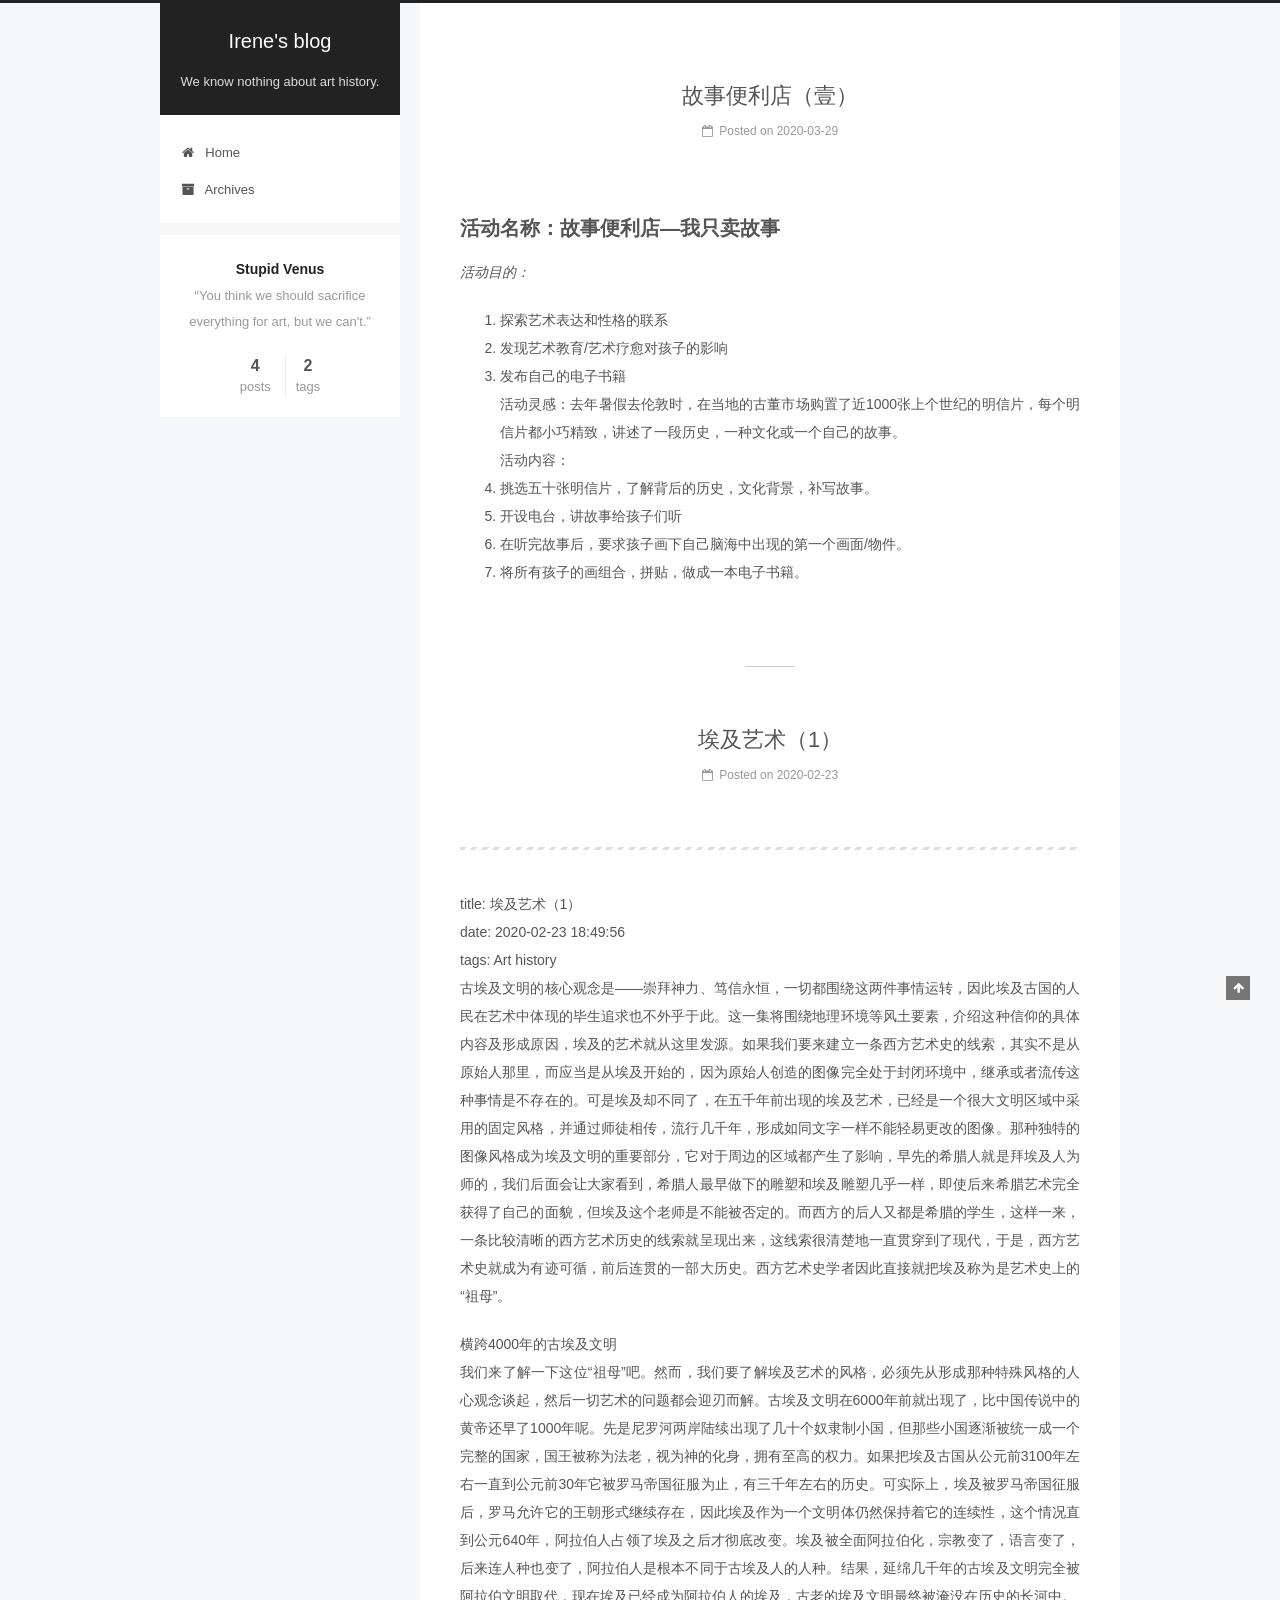
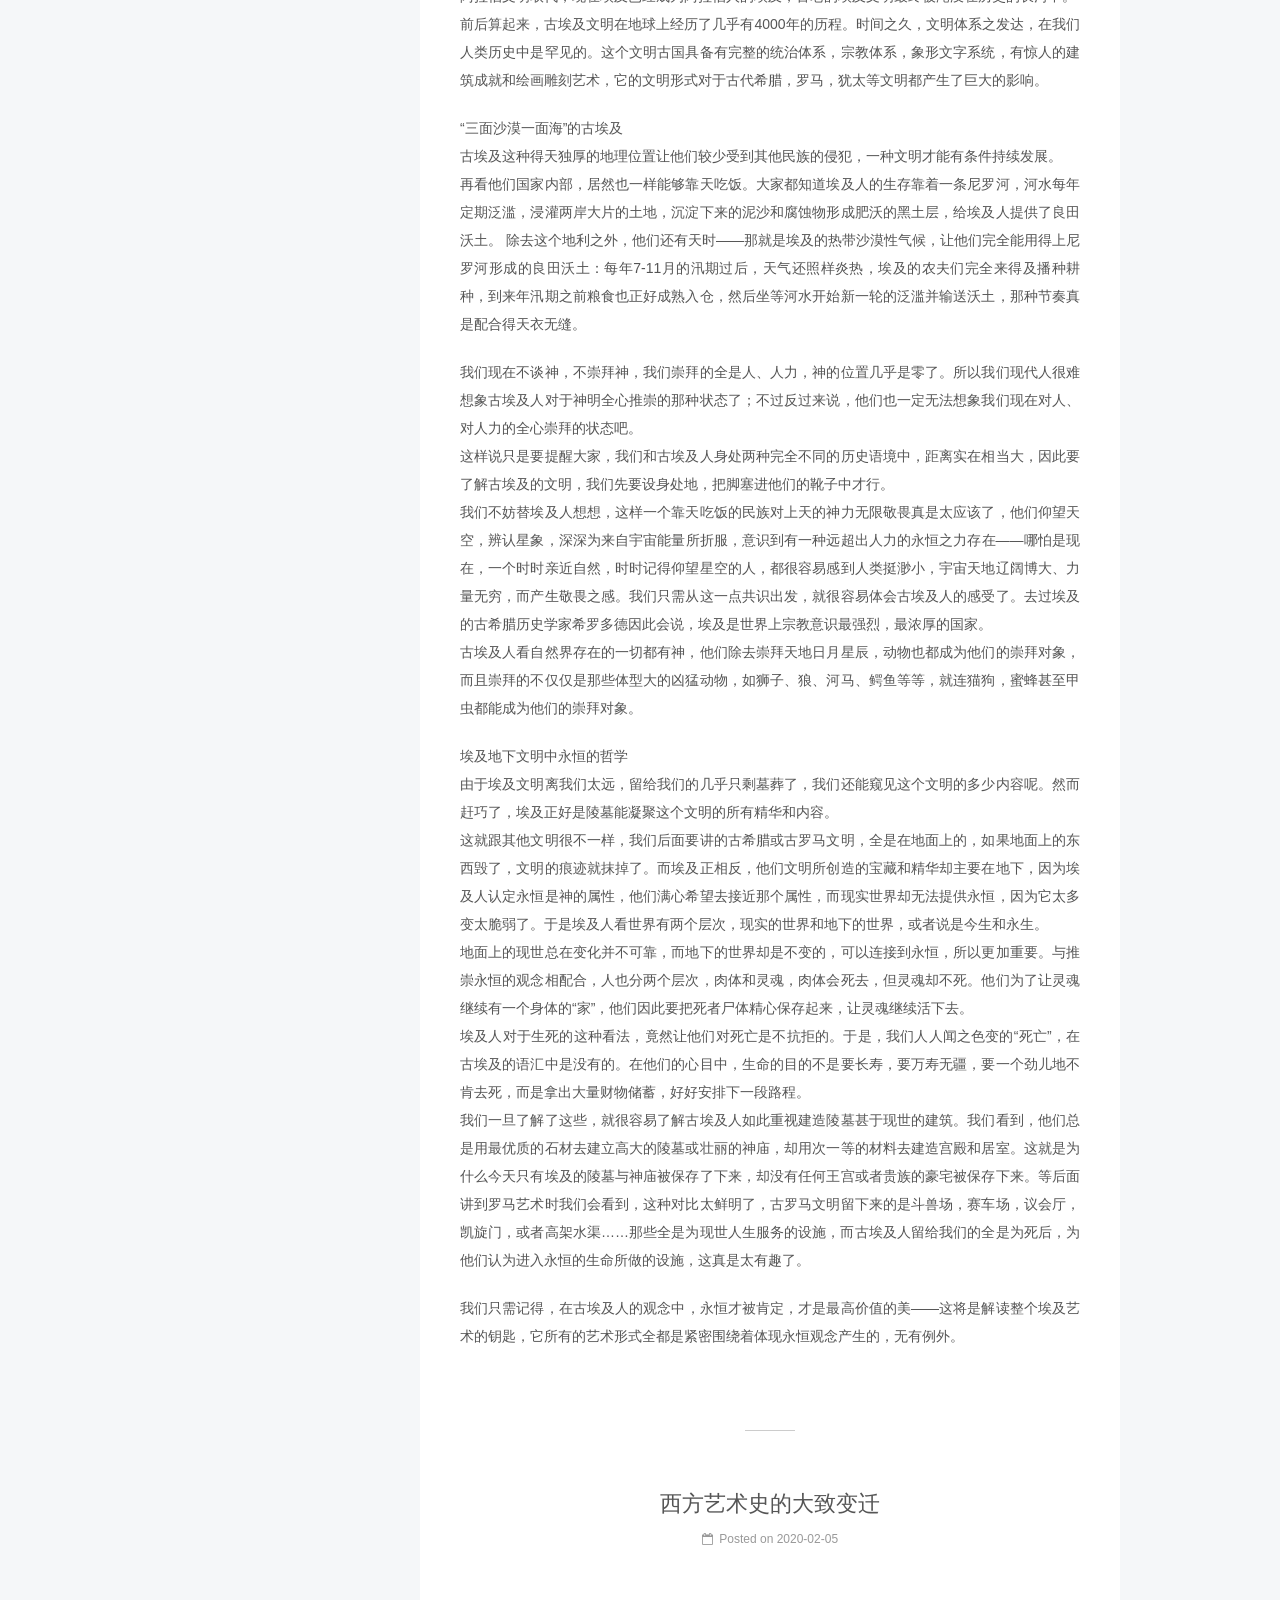
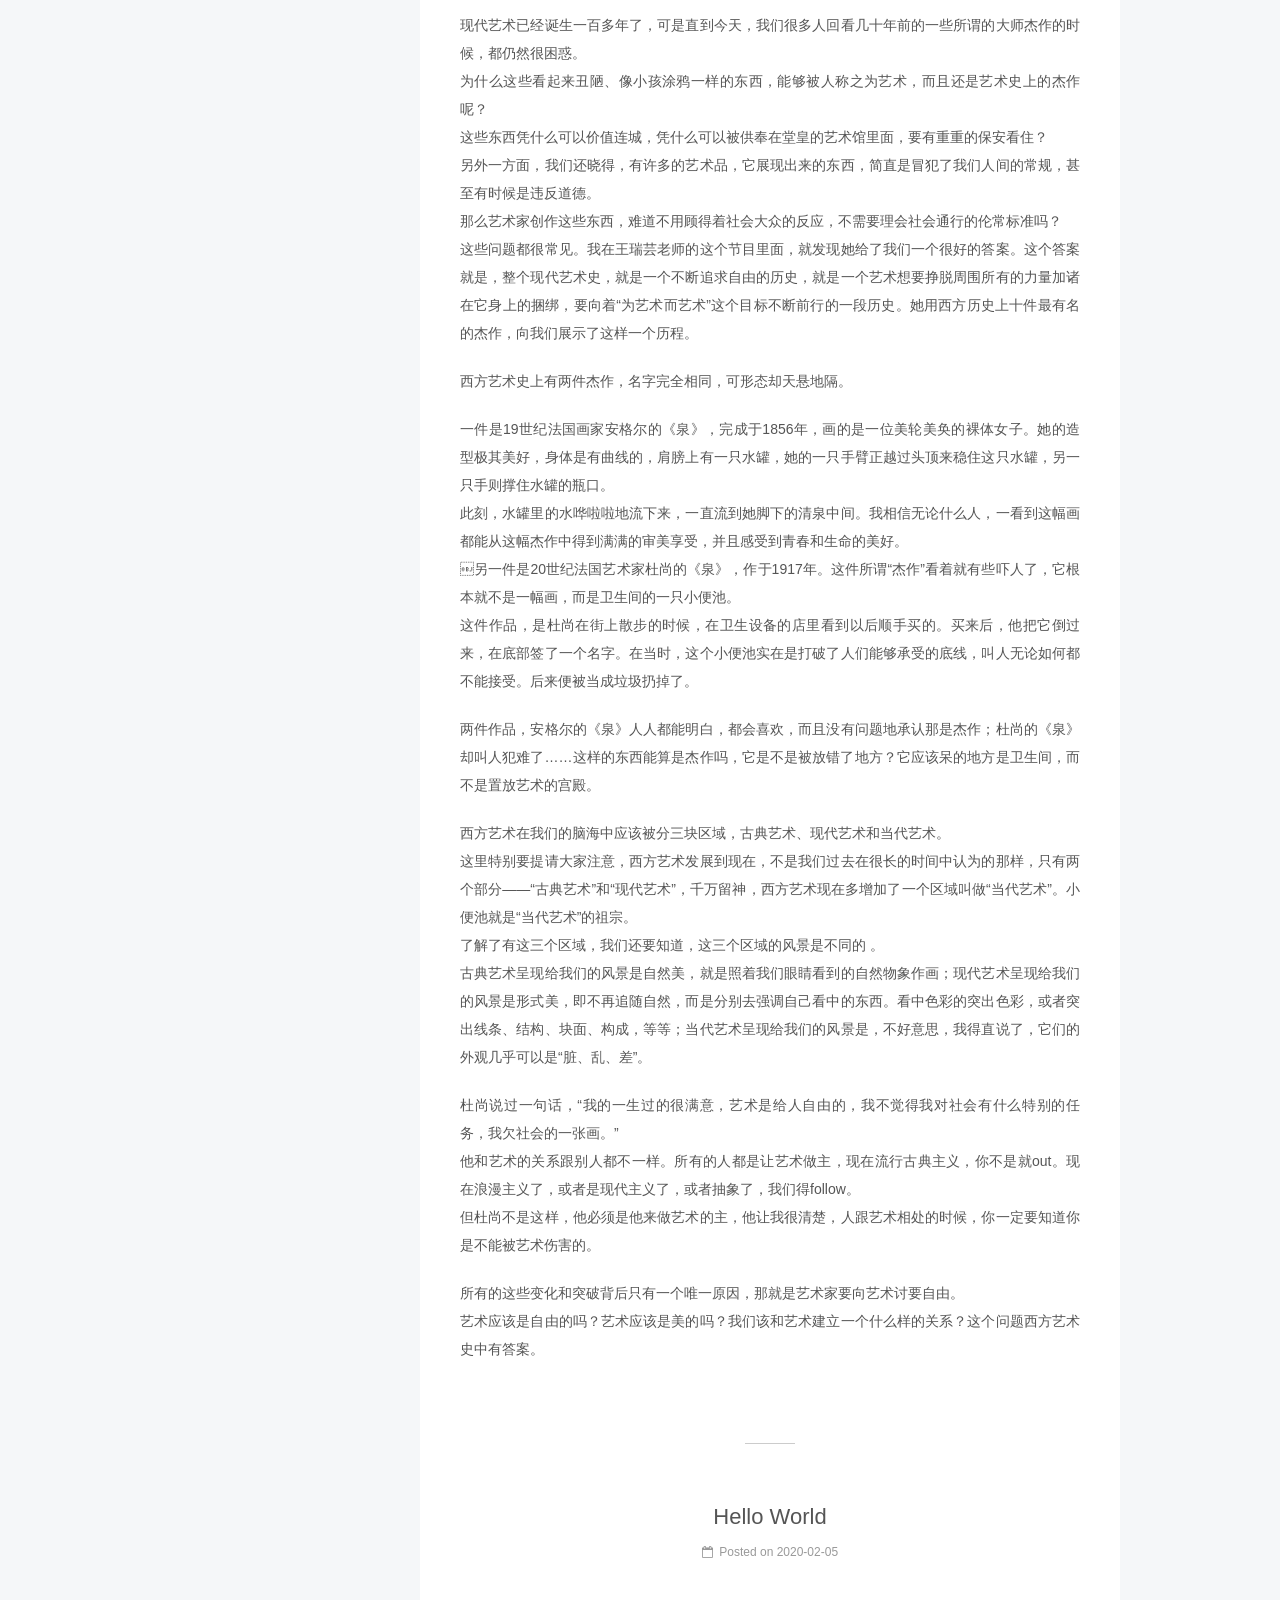
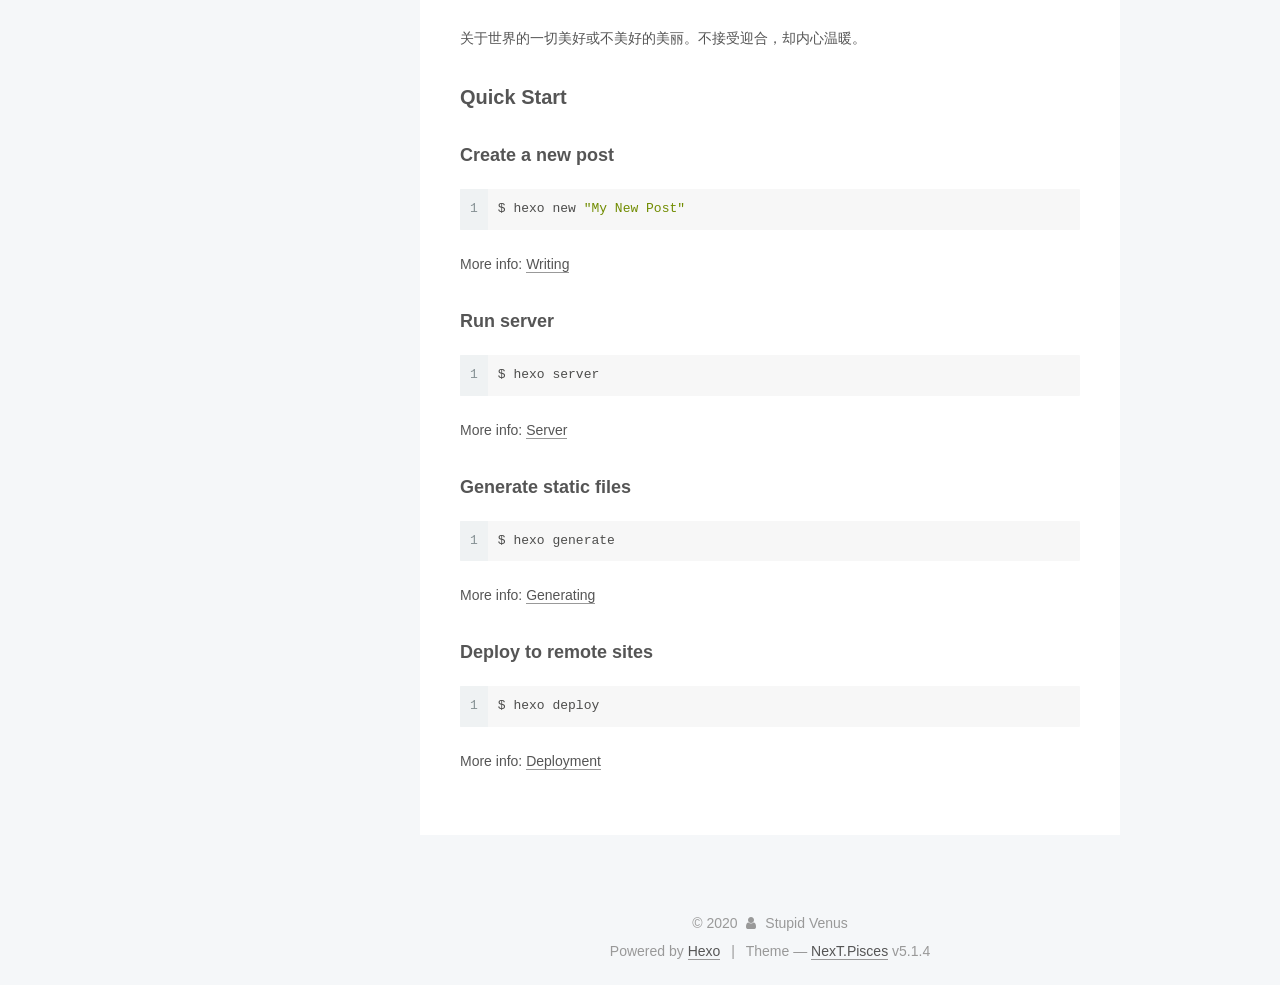
==== commit a520eef5: "Site updated: 2020-03-29 16:06:37" ====
--- a/index.html
+++ b/index.html
@@ -233,6 +233,135 @@
   
   
   <div class="post-block">
+    <link itemprop="mainEntityOfPage" href="http://yoursite.com/2020/03/29/%E6%95%85%E4%BA%8B%E4%BE%BF%E5%88%A9%E5%BA%97-%E5%A3%B9/">
+
+    <span hidden itemprop="author" itemscope itemtype="http://schema.org/Person">
+      <meta itemprop="name" content="Stupid Venus">
+      <meta itemprop="description" content="">
+      <meta itemprop="image" content="/images/avatar.gif">
+    </span>
+
+    <span hidden itemprop="publisher" itemscope itemtype="http://schema.org/Organization">
+      <meta itemprop="name" content="Irene's blog">
+    </span>
+
+    
+      <header class="post-header">
+
+        
+        
+          <h1 class="post-title" itemprop="name headline">
+                
+                <a class="post-title-link" href="/2020/03/29/%E6%95%85%E4%BA%8B%E4%BE%BF%E5%88%A9%E5%BA%97-%E5%A3%B9/" itemprop="url">故事便利店（壹）</a></h1>
+        
+
+        <div class="post-meta">
+          <span class="post-time">
+            
+              <span class="post-meta-item-icon">
+                <i class="fa fa-calendar-o"></i>
+              </span>
+              
+                <span class="post-meta-item-text">Posted on</span>
+              
+              <time title="Post created" itemprop="dateCreated datePublished" datetime="2020-03-29T15:59:37+08:00">
+                2020-03-29
+              </time>
+            
+
+            
+
+            
+          </span>
+
+          
+
+          
+            
+          
+
+          
+          
+
+          
+
+          
+
+          
+
+        </div>
+      </header>
+    
+
+    
+    
+    
+    <div class="post-body" itemprop="articleBody">
+
+      
+      
+
+      
+        
+          
+            <h2 id="活动名称：故事便利店—我只卖故事"><a href="#活动名称：故事便利店—我只卖故事" class="headerlink" title="活动名称：故事便利店—我只卖故事"></a><strong>活动名称：故事便利店—我只卖故事</strong></h2><p><em>活动目的：</em></p>
+<ol>
+<li>探索艺术表达和性格的联系</li>
+<li>发现艺术教育/艺术疗愈对孩子的影响</li>
+<li>发布自己的电子书籍<br>活动灵感：去年暑假去伦敦时，在当地的古董市场购置了近1000张上个世纪的明信片，每个明信片都小巧精致，讲述了一段历史，一种文化或一个自己的故事。<br>活动内容：</li>
+<li>挑选五十张明信片，了解背后的历史，文化背景，补写故事。</li>
+<li>开设电台，讲故事给孩子们听</li>
+<li>在听完故事后，要求孩子画下自己脑海中出现的第一个画面/物件。</li>
+<li>将所有孩子的画组合，拼贴，做成一本电子书籍。</li>
+</ol>
+
+          
+        
+      
+    </div>
+    
+    
+    
+
+    
+
+    
+
+    
+
+    <footer class="post-footer">
+      
+
+      
+
+      
+
+      
+      
+        <div class="post-eof"></div>
+      
+    </footer>
+  </div>
+  
+  
+  
+  </article>
+
+
+    
+      
+
+  
+
+  
+  
+  
+
+  <article class="post post-type-normal" itemscope itemtype="http://schema.org/Article">
+  
+  
+  
+  <div class="post-block">
     <link itemprop="mainEntityOfPage" href="http://yoursite.com/2020/02/23/%E5%9F%83%E5%8F%8A%E8%89%BA%E6%9C%AF%EF%BC%881%EF%BC%89/">
 
     <span hidden itemprop="author" itemscope itemtype="http://schema.org/Person">
@@ -650,7 +779,7 @@
               
                 <a href="/archives/%20%7C%7C%20archive">
               
-                  <span class="site-state-item-count">3</span>
+                  <span class="site-state-item-count">4</span>
                   <span class="site-state-item-name">posts</span>
                 </a>
               </div>
@@ -663,7 +792,7 @@
               
               <div class="site-state-item site-state-tags">
                 
-                  <span class="site-state-item-count">1</span>
+                  <span class="site-state-item-count">2</span>
                   <span class="site-state-item-name">tags</span>
                 
               </div>
